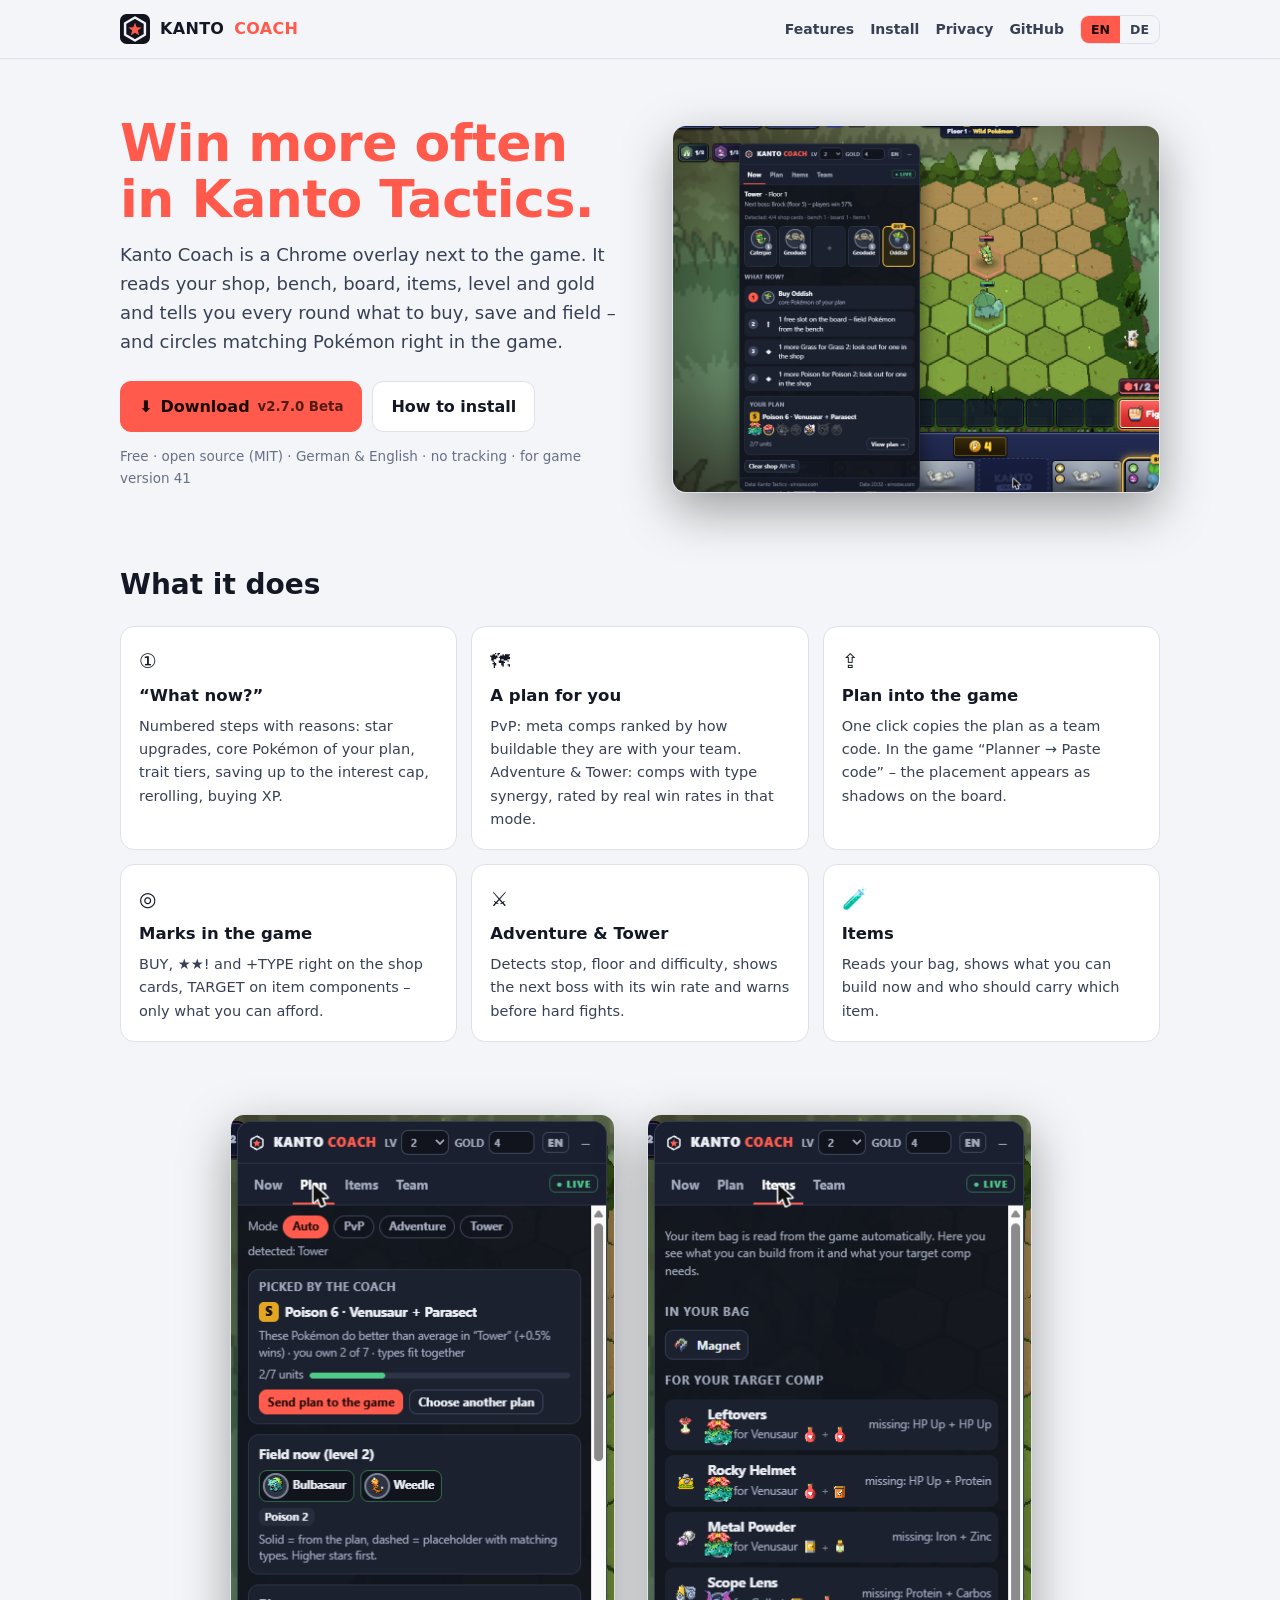
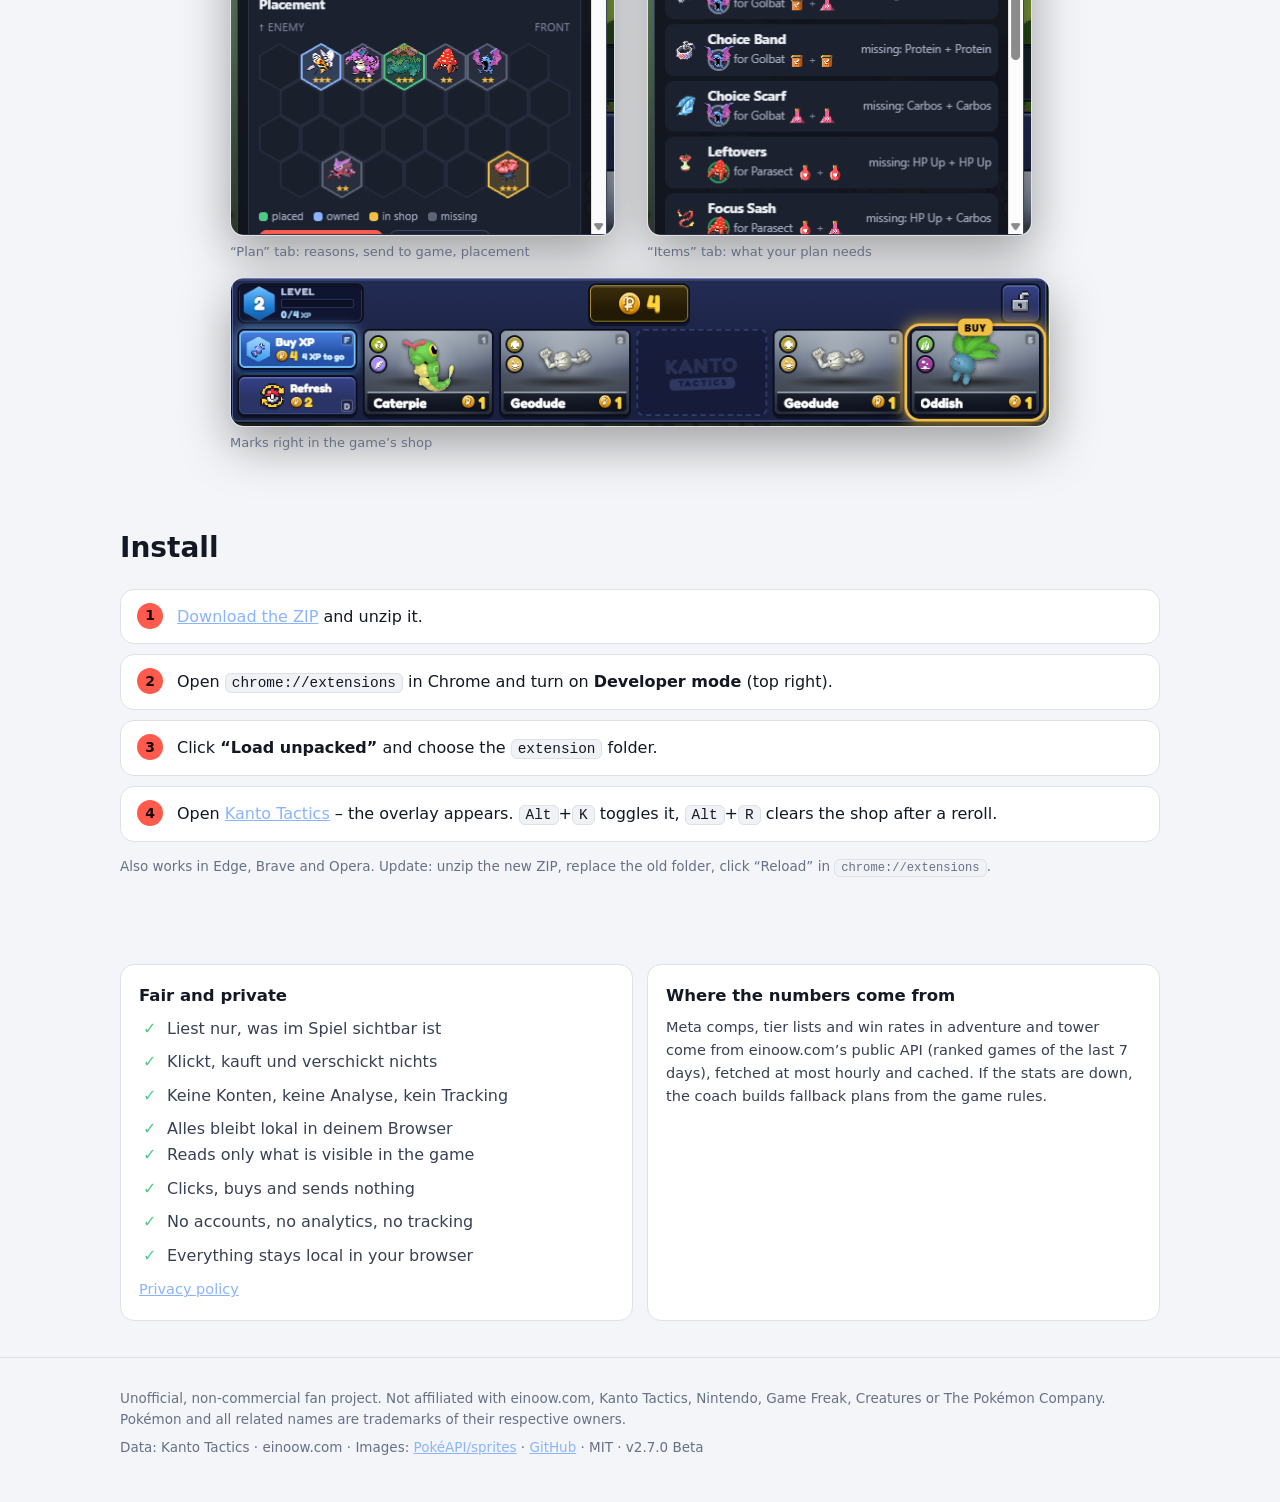
==== docs/index.html @ 74ca5ac2 "v2.7.0 Beta: new Tower Pokémon, calculated line-up and buys, opponents Co-Authored-By: Claude Opus 5" ====
<!doctype html>
<html lang="en">
<head>
<meta charset="utf-8">
<meta name="viewport" content="width=device-width, initial-scale=1">
<title>Kanto Coach – overlay for Kanto Tactics</title>
<meta name="description" content="Unofficial Chrome overlay for Kanto Tactics: tells you every round what to buy, save and field. English & Deutsch.">
<link rel="icon" href="icon.svg" type="image/svg+xml">
<meta property="og:title" content="Kanto Coach – overlay for Kanto Tactics">
<meta property="og:description" content="Tells you every round what to buy, save and field – and circles matching Pokémon right in the game. English & Deutsch.">
<meta property="og:image" content="https://hrvatska157-art.github.io/kanto-coach/img/overlay-now-en.png">
<style>
:root{--bg:#0f121a;--panel:#171b26;--panel2:#1e2331;--line:#2c3346;--fg:#edf0f6;--fg2:#c3c9d7;--muted:#8d95a8;--acc:#ff5a4c;--gold:#f2bf45;--green:#4fcb88;--blue:#8ab4ff;--r:14px}
@media (prefers-color-scheme:light){:root:not([data-theme=dark]){--bg:#f4f5f8;--panel:#fff;--panel2:#f0f2f6;--line:#dde1e9;--fg:#141824;--fg2:#384055;--muted:#687087}}
*{box-sizing:border-box}
html{scroll-behavior:smooth}
body{margin:0;background:var(--bg);color:var(--fg);font:16px/1.6 system-ui,-apple-system,"Segoe UI",Roboto,sans-serif}
a{color:var(--blue)}
.wrap{max-width:1080px;margin:0 auto;padding:0 20px}
header.top{position:sticky;top:0;z-index:5;background:color-mix(in srgb,var(--bg) 88%,transparent);backdrop-filter:blur(8px);border-bottom:1px solid var(--line)}
header.top .wrap{display:flex;align-items:center;gap:12px;height:58px}
.brand{display:flex;align-items:center;gap:10px;font-weight:800;letter-spacing:.02em;text-decoration:none;color:var(--fg)}
.brand img{width:30px;height:30px}
.brand b{color:var(--acc)}
nav.links{margin-left:auto;display:flex;gap:16px;align-items:center}
nav.links a{color:var(--fg2);text-decoration:none;font-size:14px;font-weight:600}
nav.links a:hover{color:var(--fg)}
.lang{display:inline-flex;border:1px solid var(--line);border-radius:9px;overflow:hidden}
.lang button{border:0;background:transparent;color:var(--fg2);font:700 12.5px system-ui;padding:6px 10px;cursor:pointer}
.lang button[aria-pressed=true]{background:var(--acc);color:#1a0806}
.hero{padding:56px 0 24px;display:grid;grid-template-columns:1.05fr 1fr;gap:40px;align-items:center}
.hero h1{font-size:clamp(32px,5vw,52px);line-height:1.08;margin:0 0 14px;letter-spacing:-.01em}
.hero h1 span{color:var(--acc)}
.hero p.lead{font-size:18px;color:var(--fg2);margin:0 0 24px}
.cta{display:flex;flex-wrap:wrap;gap:10px}
.btn{display:inline-flex;align-items:center;gap:8px;padding:12px 18px;border-radius:11px;font-weight:700;text-decoration:none;border:1px solid var(--line);color:var(--fg);background:var(--panel)}
.btn.pri{background:var(--acc);border-color:var(--acc);color:#1a0806}
.btn small{font-weight:600;opacity:.75}
.meta{margin-top:14px;color:var(--muted);font-size:13.5px}
.shot{border-radius:var(--r);border:1px solid var(--line);box-shadow:0 18px 50px rgba(0,0,0,.35);max-width:100%;height:auto;display:block}
section{padding:36px 0}
h2{font-size:28px;margin:0 0 18px}
.grid{display:grid;grid-template-columns:repeat(3,1fr);gap:14px}
.card{background:var(--panel);border:1px solid var(--line);border-radius:var(--r);padding:18px}
.card h3{margin:0 0 6px;font-size:16.5px}
.card p{margin:0;color:var(--fg2);font-size:14.5px}
.card .ic{font-size:20px;margin-bottom:6px}
.shots{display:grid;grid-template-columns:1fr 1fr;gap:14px;align-items:start;max-width:820px;margin:0 auto}.shots .wide{grid-column:1/-1}
.shots figure{margin:0}
.shots figcaption{color:var(--muted);font-size:13px;margin-top:6px}
ol.steps{counter-reset:s;list-style:none;padding:0;margin:0;display:grid;gap:10px}
ol.steps li{counter-increment:s;background:var(--panel);border:1px solid var(--line);border-radius:var(--r);padding:14px 16px 14px 56px;position:relative}
ol.steps li::before{content:counter(s);position:absolute;left:16px;top:13px;width:26px;height:26px;border-radius:50%;background:var(--acc);color:#1a0806;font-weight:800;display:grid;place-items:center;font-size:14px}
code,kbd{background:var(--panel2);border:1px solid var(--line);border-radius:6px;padding:1px 6px;font-size:.9em}
.two{display:grid;grid-template-columns:1fr 1fr;gap:14px}
ul.check{list-style:none;padding:0;margin:0;display:grid;gap:8px}
ul.check li{padding-left:28px;position:relative;color:var(--fg2)}
ul.check li::before{content:"✓";position:absolute;left:4px;color:var(--green);font-weight:800}
footer{border-top:1px solid var(--line);padding:24px 0 40px;color:var(--muted);font-size:13.5px}
footer p{margin:6px 0}
[data-de]{display:none}
html[lang=de] [data-en]{display:none}
html[lang=de] [data-de]{display:revert}
html[lang=de] img.shot[data-de]{display:block}
@media (max-width:860px){.hero{grid-template-columns:1fr;padding-top:32px}.grid{grid-template-columns:1fr 1fr}.shots,.two{grid-template-columns:1fr}nav.links a.hide-s{display:none}}
@media (max-width:540px){.grid{grid-template-columns:1fr}}
</style>
</head>
<body>
<header class="top"><div class="wrap">
  <a class="brand" href="#"><img src="icon.svg" alt="">KANTO <b>COACH</b></a>
  <nav class="links">
    <a class="hide-s" href="#features"><span data-de>Funktionen</span><span data-en>Features</span></a>
    <a class="hide-s" href="#install"><span data-de>Installieren</span><span data-en>Install</span></a>
    <a class="hide-s" href="#privacy"><span data-de>Datenschutz</span><span data-en>Privacy</span></a>
    <a href="https://github.com/hrvatska157-art/kanto-coach">GitHub</a>
    <span class="lang" role="group" aria-label="Language / Sprache"><button type="button" data-l="en">EN</button><button type="button" data-l="de">DE</button></span>
  </nav>
</div></header>

<main class="wrap">
  <div class="hero">
    <div>
      <h1><span data-de>Gewinne öfter in <span>Kanto Tactics</span>.</span><span data-en>Win more often in <span>Kanto Tactics</span>.</span></h1>
      <p class="lead" data-de>Kanto Coach ist ein Chrome-Overlay neben dem Spiel. Es liest Shop, Bank, Brett, Items, Level und Gold und sagt dir in jeder Runde, was du kaufen, sparen und aufstellen solltest – und kreist passende Pokémon direkt im Spiel ein.</p>
      <p class="lead" data-en>Kanto Coach is a Chrome overlay next to the game. It reads your shop, bench, board, items, level and gold and tells you every round what to buy, save and field – and circles matching Pokémon right in the game.</p>
      <div class="cta">
        <a class="btn pri" href="https://github.com/hrvatska157-art/kanto-coach/releases/latest/download/kanto-coach-extension.zip">⬇ <span data-de>Herunterladen</span><span data-en>Download</span> <small>v2.7.0 Beta</small></a>
        <a class="btn" href="#install"><span data-de>So installierst du es</span><span data-en>How to install</span></a>
      </div>
      <p class="meta" data-de>Kostenlos · Open Source (MIT) · Deutsch & Englisch · kein Tracking · für Spielversion 41</p>
      <p class="meta" data-en>Free · open source (MIT) · German & English · no tracking · for game version 41</p>
    </div>
    <img class="shot" data-en src="img/overlay-now-en.png" width="1000" height="754" alt="Kanto Coach overlay"><img class="shot" data-de src="img/overlay-now-de.png" width="958" height="744" alt="Kanto Coach overlay" loading="lazy">
  </div>

  <section id="features">
    <h2><span data-de>Was es kann</span><span data-en>What it does</span></h2>
    <div class="grid">
      <div class="card"><div class="ic">①</div><h3><span data-de>„Was jetzt?“</span><span data-en>“What now?”</span></h3><p data-de>Nummerierte Schritte mit Begründung: Stern-Käufe, Kern-Pokémon deines Plans, Typ-Stufen, Gold sparen bis zur Zinsgrenze, würfeln, EP kaufen.</p><p data-en>Numbered steps with reasons: star upgrades, core Pokémon of your plan, trait tiers, saving up to the interest cap, rerolling, buying XP.</p></div>
      <div class="card"><div class="ic">🗺</div><h3><span data-de>Ein Plan für dich</span><span data-en>A plan for you</span></h3><p data-de>PvP: Meta-Comps nach Baubarkeit mit deinem Team. Abenteuer &amp; Turm: Comps mit Typ-Synergie, bewertet nach echten Siegquoten im Modus.</p><p data-en>PvP: meta comps ranked by how buildable they are with your team. Adventure &amp; Tower: comps with type synergy, rated by real win rates in that mode.</p></div>
      <div class="card"><div class="ic">⇪</div><h3><span data-de>Plan ins Spiel</span><span data-en>Plan into the game</span></h3><p data-de>Ein Klick kopiert den Plan als Team-Code. Im Spiel „Planer → Code einfügen“ – die Aufstellung erscheint als Schatten auf dem Brett.</p><p data-en>One click copies the plan as a team code. In the game “Planner → Paste code” – the placement appears as shadows on the board.</p></div>
      <div class="card"><div class="ic">◎</div><h3><span data-de>Markierungen im Spiel</span><span data-en>Marks in the game</span></h3><p data-de>KAUFEN, ★★! und +TYP direkt an den Shop-Karten, ZIEL an den Item-Komponenten – nur was du dir leisten kannst.</p><p data-en>BUY, ★★! and +TYPE right on the shop cards, TARGET on item components – only what you can afford.</p></div>
      <div class="card"><div class="ic">⚔</div><h3><span data-de>Abenteuer &amp; Turm</span><span data-en>Adventure &amp; Tower</span></h3><p data-de>Erkennt Station, Etage und Schwierigkeit, zeigt den nächsten Boss mit Siegquote und warnt vor schweren Kämpfen.</p><p data-en>Detects stop, floor and difficulty, shows the next boss with its win rate and warns before hard fights.</p></div>
      <div class="card"><div class="ic">🧪</div><h3><span data-de>Items</span><span data-en>Items</span></h3><p data-de>Liest deinen Beutel, zeigt, was du jetzt bauen kannst, und wer welches Item tragen soll.</p><p data-en>Reads your bag, shows what you can build now and who should carry which item.</p></div>
    </div>
  </section>

  <section>
    <div class="shots">
      <figure><img class="shot" data-en src="img/overlay-plan-en.png" width="385" height="724" alt="" loading="lazy"><img class="shot" data-de src="img/overlay-plan-de.png" width="385" height="710" alt="" loading="lazy"><figcaption><span data-de>Reiter „Plan“: Begründung, Plan ins Spiel, Aufstellung</span><span data-en>“Plan” tab: reasons, send to game, placement</span></figcaption></figure>
      <figure><img class="shot" data-en src="img/overlay-items-en.png" width="385" height="724" alt="" loading="lazy"><img class="shot" data-de src="img/overlay-items-de.png" width="385" height="710" alt="" loading="lazy"><figcaption><span data-de>Reiter „Items“: was dein Plan braucht</span><span data-en>“Items” tab: what your plan needs</span></figcaption></figure>
      <figure class="wide"><img class="shot" data-en src="img/shop-marks-en.png" width="900" height="163" alt="" loading="lazy"><img class="shot" data-de src="img/shop-marks-de.png" width="900" height="170" alt="" loading="lazy"><figcaption><span data-de>Markierungen direkt im Spiel-Shop</span><span data-en>Marks right in the game’s shop</span></figcaption></figure>
    </div>
  </section>

  <section id="install">
    <h2><span data-de>Installieren</span><span data-en>Install</span></h2>
    <ol class="steps">
      <li data-de><a href="https://github.com/hrvatska157-art/kanto-coach/releases/latest/download/kanto-coach-extension.zip">ZIP herunterladen</a> und entpacken.</li>
      <li data-en><a href="https://github.com/hrvatska157-art/kanto-coach/releases/latest/download/kanto-coach-extension.zip">Download the ZIP</a> and unzip it.</li>
      <li data-de>In Chrome <code>chrome://extensions</code> öffnen und oben rechts den <b>Entwicklermodus</b> einschalten.</li>
      <li data-en>Open <code>chrome://extensions</code> in Chrome and turn on <b>Developer mode</b> (top right).</li>
      <li data-de><b>„Entpackte Erweiterung laden“</b> klicken und den Ordner <code>extension</code> auswählen.</li>
      <li data-en>Click <b>“Load unpacked”</b> and choose the <code>extension</code> folder.</li>
      <li data-de><a href="https://einoow.com/kanto-tactics">Kanto Tactics</a> öffnen – das Overlay erscheint. <kbd>Alt</kbd>+<kbd>K</kbd> blendet es ein und aus, <kbd>Alt</kbd>+<kbd>R</kbd> leert den Shop nach dem Würfeln.</li>
      <li data-en>Open <a href="https://einoow.com/kanto-tactics">Kanto Tactics</a> – the overlay appears. <kbd>Alt</kbd>+<kbd>K</kbd> toggles it, <kbd>Alt</kbd>+<kbd>R</kbd> clears the shop after a reroll.</li>
    </ol>
    <p class="meta" data-de>Auch für Edge, Brave und Opera. Update: neue ZIP entpacken, alten Ordner ersetzen, in <code>chrome://extensions</code> auf „Neu laden“ klicken.</p>
    <p class="meta" data-en>Also works in Edge, Brave and Opera. Update: unzip the new ZIP, replace the old folder, click “Reload” in <code>chrome://extensions</code>.</p>
  </section>

  <section id="privacy">
    <div class="two">
      <div class="card">
        <h3><span data-de>Fair und privat</span><span data-en>Fair and private</span></h3>
        <ul class="check" data-de><li>Liest nur, was im Spiel sichtbar ist</li><li>Klickt, kauft und verschickt nichts</li><li>Keine Konten, keine Analyse, kein Tracking</li><li>Alles bleibt lokal in deinem Browser</li></ul>
        <ul class="check" data-en><li>Reads only what is visible in the game</li><li>Clicks, buys and sends nothing</li><li>No accounts, no analytics, no tracking</li><li>Everything stays local in your browser</li></ul>
        <p style="margin-top:10px"><a href="https://github.com/hrvatska157-art/kanto-coach/blob/main/PRIVACY.md"><span data-de>Datenschutzerklärung</span><span data-en>Privacy policy</span></a></p>
      </div>
      <div class="card">
        <h3><span data-de>Woher die Zahlen kommen</span><span data-en>Where the numbers come from</span></h3>
        <p data-de>Meta-Comps, Tierlisten und Siegquoten im Abenteuer und Turm stammen aus der öffentlichen API von einoow.com (Ranked-Spiele der letzten 7 Tage), höchstens stündlich abgefragt und zwischengespeichert. Fällt die Statistik aus, baut der Coach Ersatz-Pläne aus den Spielregeln.</p>
        <p data-en>Meta comps, tier lists and win rates in adventure and tower come from einoow.com’s public API (ranked games of the last 7 days), fetched at most hourly and cached. If the stats are down, the coach builds fallback plans from the game rules.</p>
      </div>
    </div>
  </section>
</main>

<footer><div class="wrap">
  <p data-de>Inoffizielles, nicht kommerzielles Fan-Projekt. Nicht verbunden mit einoow.com, Kanto Tactics, Nintendo, Game Freak, Creatures oder The Pokémon Company. Pokémon und alle zugehörigen Namen sind Marken ihrer jeweiligen Inhaber.</p>
  <p data-en>Unofficial, non-commercial fan project. Not affiliated with einoow.com, Kanto Tactics, Nintendo, Game Freak, Creatures or The Pokémon Company. Pokémon and all related names are trademarks of their respective owners.</p>
  <p><span data-de>Daten</span><span data-en>Data</span>: Kanto Tactics · einoow.com · <span data-de>Bilder</span><span data-en>Images</span>: <a href="https://github.com/PokeAPI/sprites">PokéAPI/sprites</a> · <a href="https://github.com/hrvatska157-art/kanto-coach">GitHub</a> · MIT · v2.7.0 Beta</p>
</div></footer>

<script>
(function () {
  var q = new URLSearchParams(location.search).get('lang'); var saved = null;
  // English is the default; German only on request (?lang=de or a click on DE).
  // Only an explicit click is remembered (new key: older versions saved the browser language automatically).
  try { saved = localStorage.getItem('kc-lang-choice'); } catch (e) {}
  var lang = q === 'en' || q === 'de' ? q : saved || 'en';
  function set(l, remember) {
    document.documentElement.lang = l;
    document.title = l === 'en' ? 'Kanto Coach – overlay for Kanto Tactics' : 'Kanto Coach – Overlay für Kanto Tactics';
    document.querySelectorAll('.lang button').forEach(function (b) { b.setAttribute('aria-pressed', b.dataset.l === l); });
    if (remember) try { localStorage.setItem('kc-lang-choice', l); } catch (e) {}
  }
  document.querySelectorAll('.lang button').forEach(function (b) { b.addEventListener('click', function () { set(b.dataset.l, true); }); });
  set(lang, false);
})();
</script>
</body>
</html>
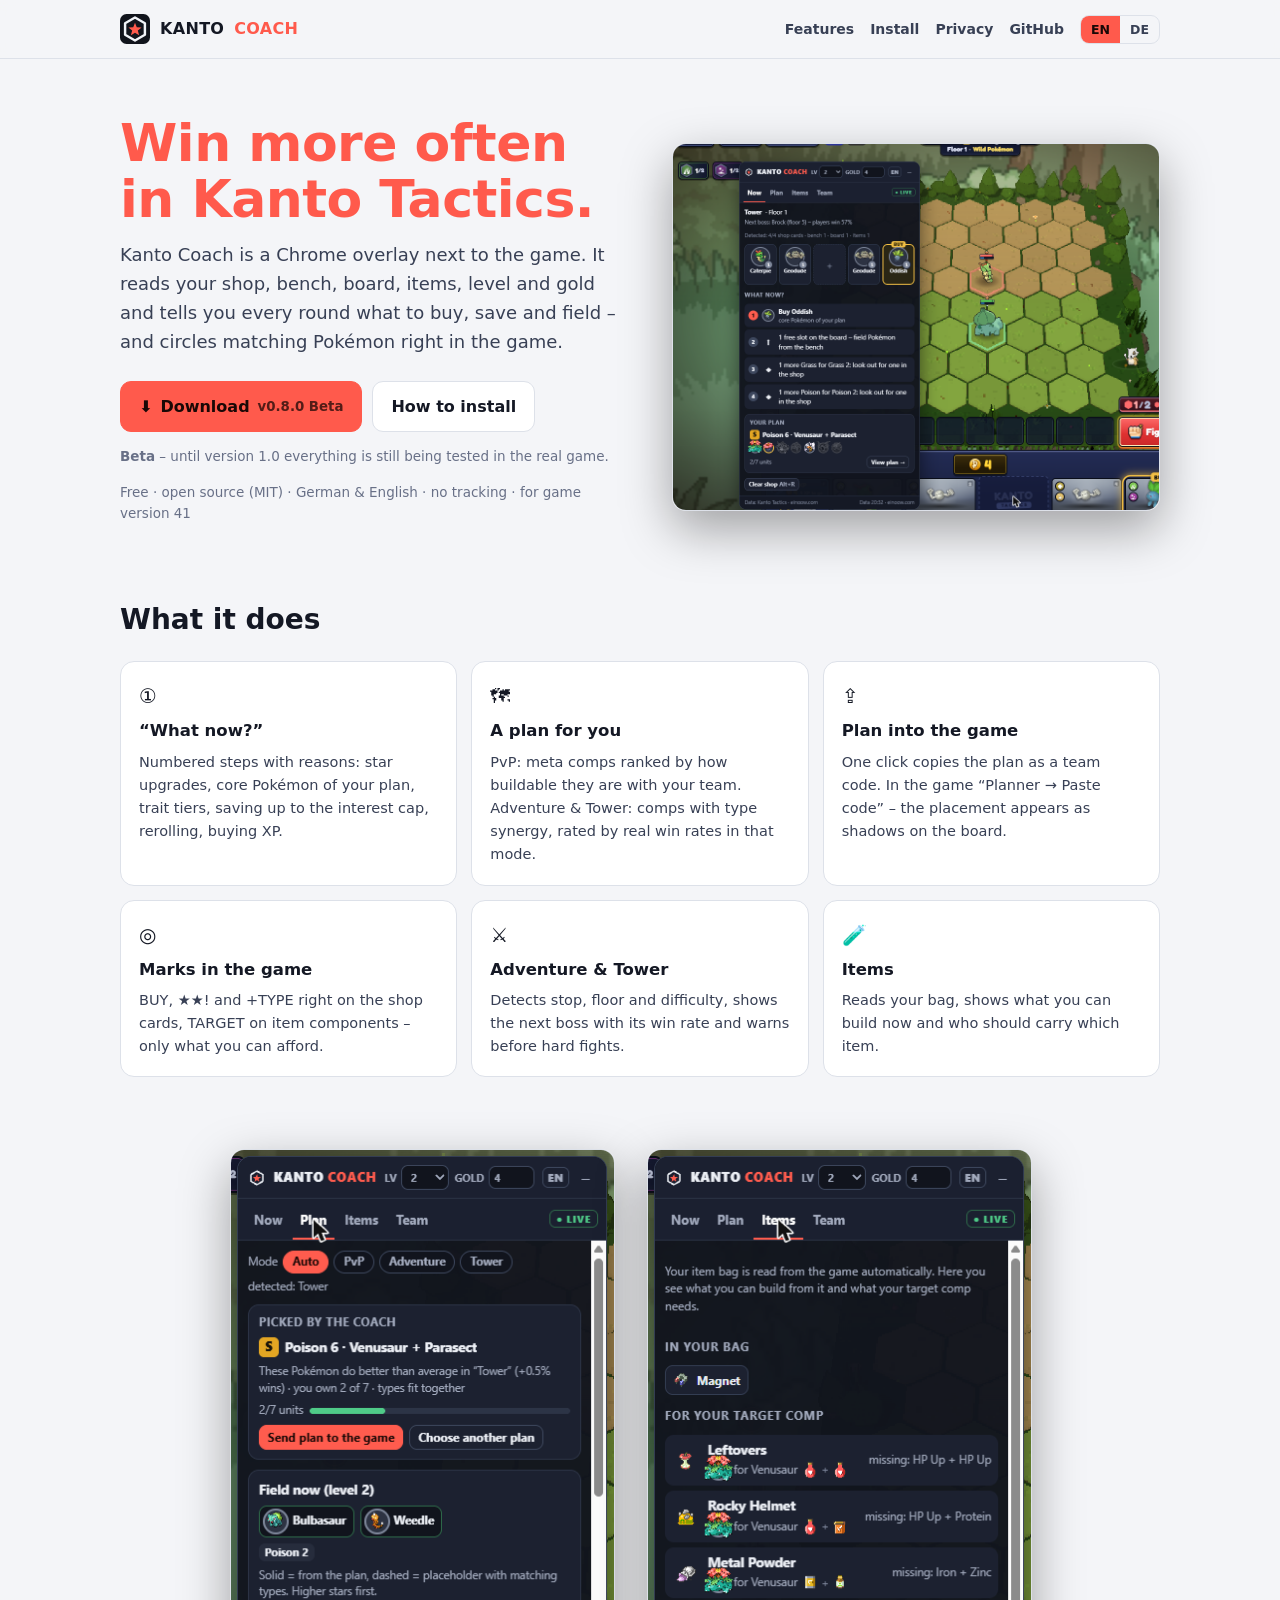
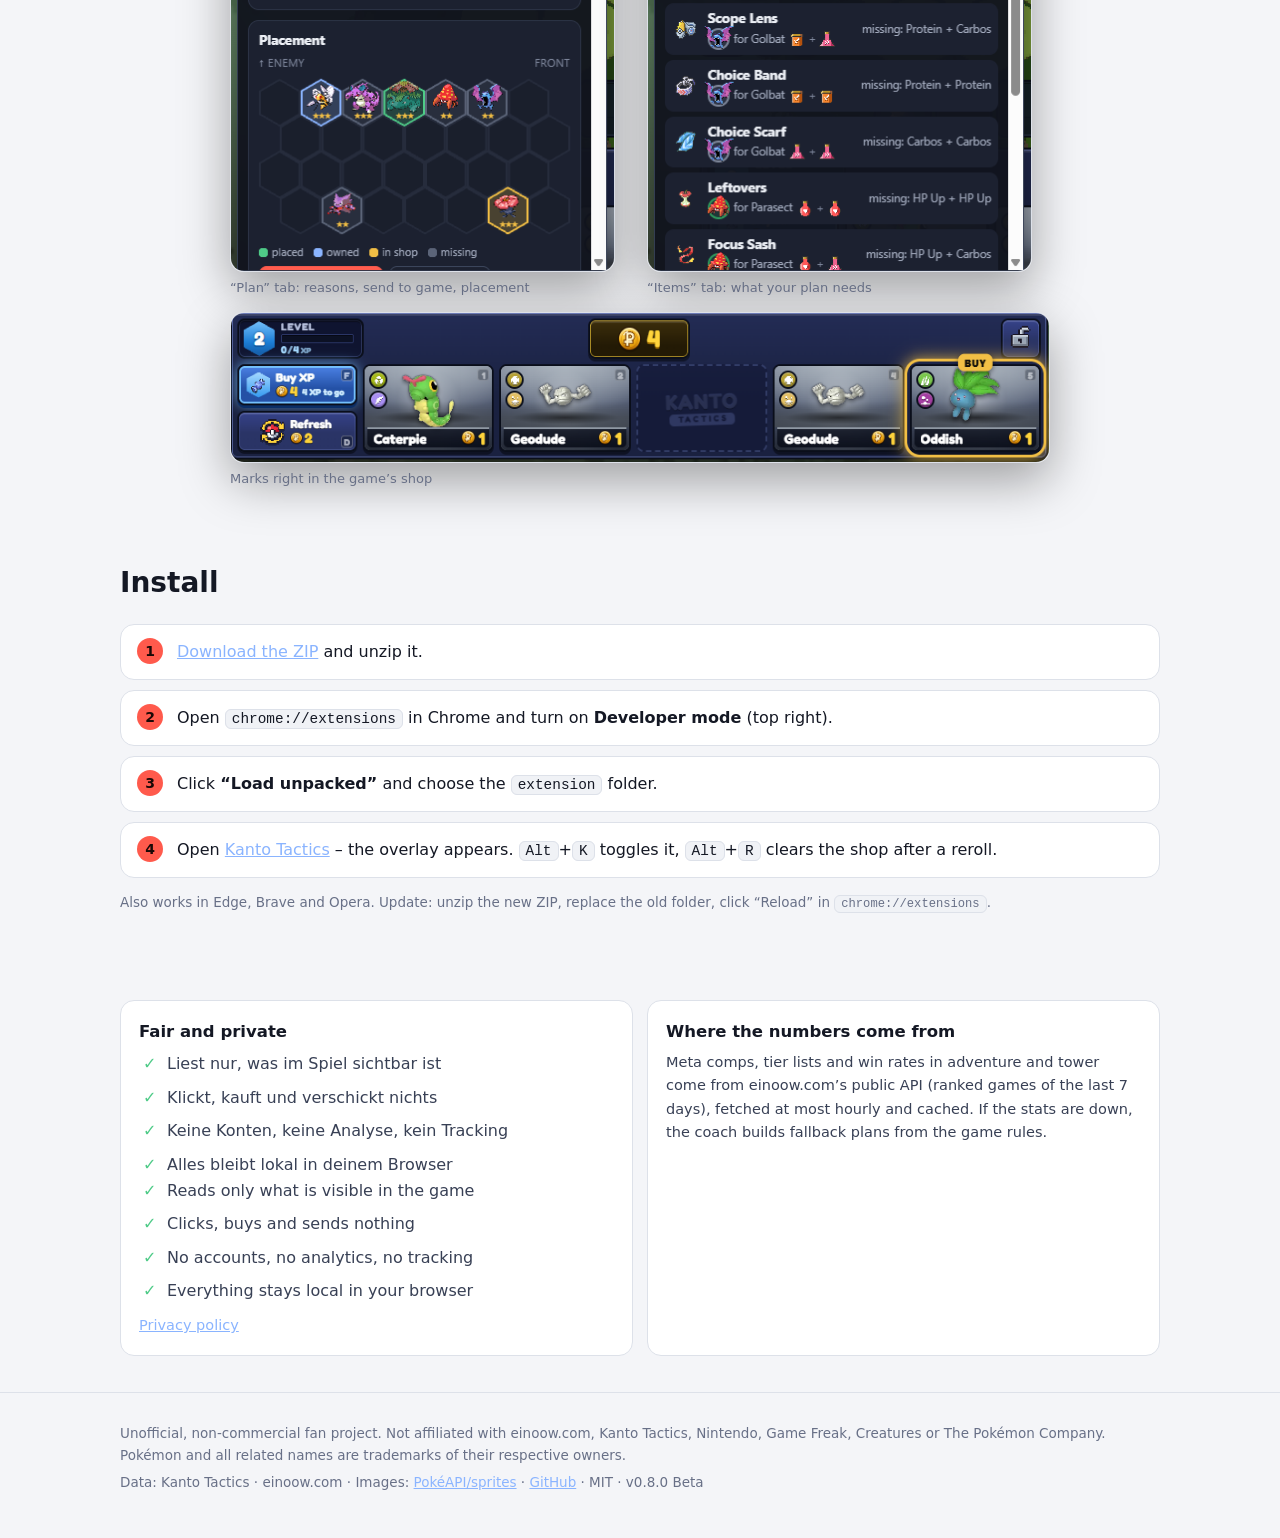
==== commit d1cb20cc: "Renumber to 0.8.0 Beta: stays in beta until 1.0 Co-Authored-By: Claude Opus 5.5 <noreply@anthropic.c" ====
--- a/docs/index.html
+++ b/docs/index.html
@@ -85,9 +85,11 @@
       <p class="lead" data-de>Kanto Coach ist ein Chrome-Overlay neben dem Spiel. Es liest Shop, Bank, Brett, Items, Level und Gold und sagt dir in jeder Runde, was du kaufen, sparen und aufstellen solltest – und kreist passende Pokémon direkt im Spiel ein.</p>
       <p class="lead" data-en>Kanto Coach is a Chrome overlay next to the game. It reads your shop, bench, board, items, level and gold and tells you every round what to buy, save and field – and circles matching Pokémon right in the game.</p>
       <div class="cta">
-        <a class="btn pri" href="https://github.com/hrvatska157-art/kanto-coach/releases/latest/download/kanto-coach-extension.zip">⬇ <span data-de>Herunterladen</span><span data-en>Download</span> <small>v2.7.0 Beta</small></a>
+        <a class="btn pri" href="https://github.com/hrvatska157-art/kanto-coach/releases/latest/download/kanto-coach-extension.zip">⬇ <span data-de>Herunterladen</span><span data-en>Download</span> <small>v0.8.0 Beta</small></a>
         <a class="btn" href="#install"><span data-de>So installierst du es</span><span data-en>How to install</span></a>
       </div>
+      <p class="meta" data-de><b>Beta</b> – bis Version 1.0 wird alles noch im echten Spiel getestet.</p>
+      <p class="meta" data-en><b>Beta</b> – until version 1.0 everything is still being tested in the real game.</p>
       <p class="meta" data-de>Kostenlos · Open Source (MIT) · Deutsch & Englisch · kein Tracking · für Spielversion 41</p>
       <p class="meta" data-en>Free · open source (MIT) · German & English · no tracking · for game version 41</p>
     </div>
@@ -150,7 +152,7 @@
 <footer><div class="wrap">
   <p data-de>Inoffizielles, nicht kommerzielles Fan-Projekt. Nicht verbunden mit einoow.com, Kanto Tactics, Nintendo, Game Freak, Creatures oder The Pokémon Company. Pokémon und alle zugehörigen Namen sind Marken ihrer jeweiligen Inhaber.</p>
   <p data-en>Unofficial, non-commercial fan project. Not affiliated with einoow.com, Kanto Tactics, Nintendo, Game Freak, Creatures or The Pokémon Company. Pokémon and all related names are trademarks of their respective owners.</p>
-  <p><span data-de>Daten</span><span data-en>Data</span>: Kanto Tactics · einoow.com · <span data-de>Bilder</span><span data-en>Images</span>: <a href="https://github.com/PokeAPI/sprites">PokéAPI/sprites</a> · <a href="https://github.com/hrvatska157-art/kanto-coach">GitHub</a> · MIT · v2.7.0 Beta</p>
+  <p><span data-de>Daten</span><span data-en>Data</span>: Kanto Tactics · einoow.com · <span data-de>Bilder</span><span data-en>Images</span>: <a href="https://github.com/PokeAPI/sprites">PokéAPI/sprites</a> · <a href="https://github.com/hrvatska157-art/kanto-coach">GitHub</a> · MIT · v0.8.0 Beta</p>
 </div></footer>
 
 <script>
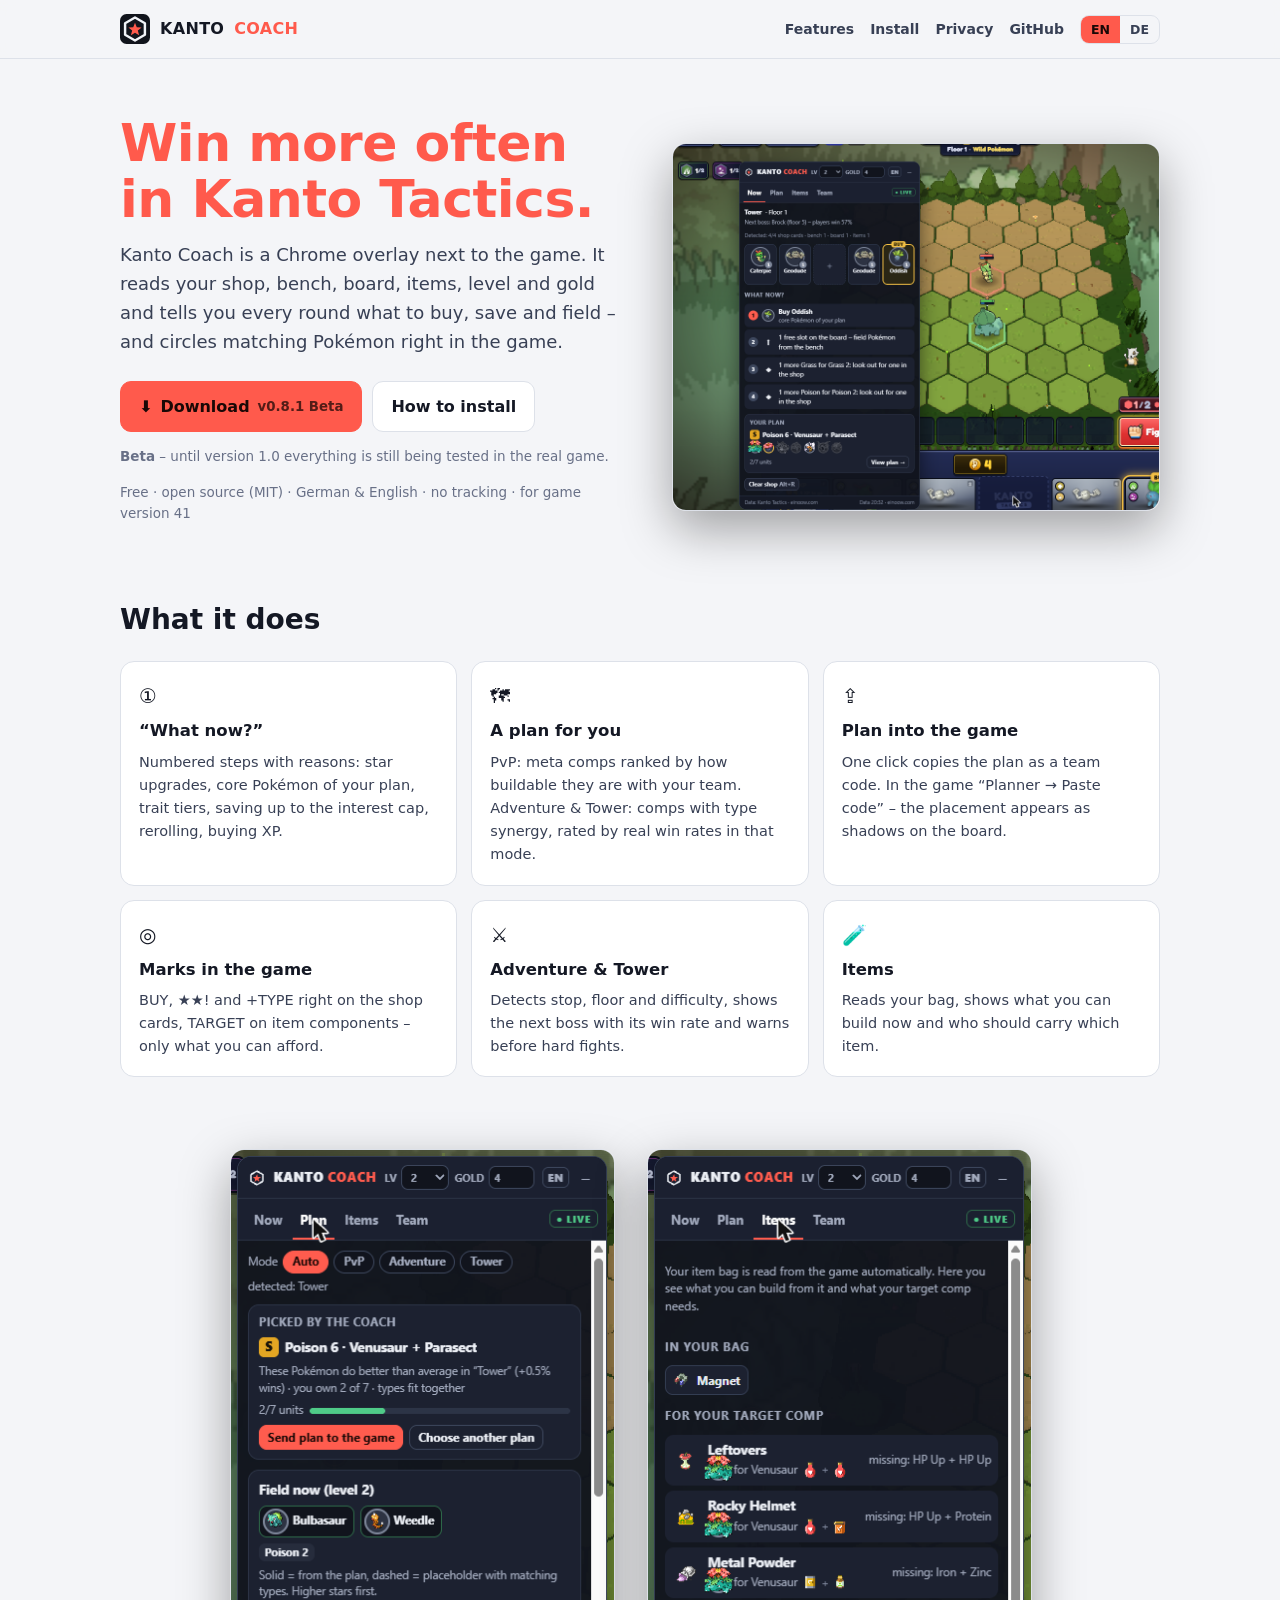
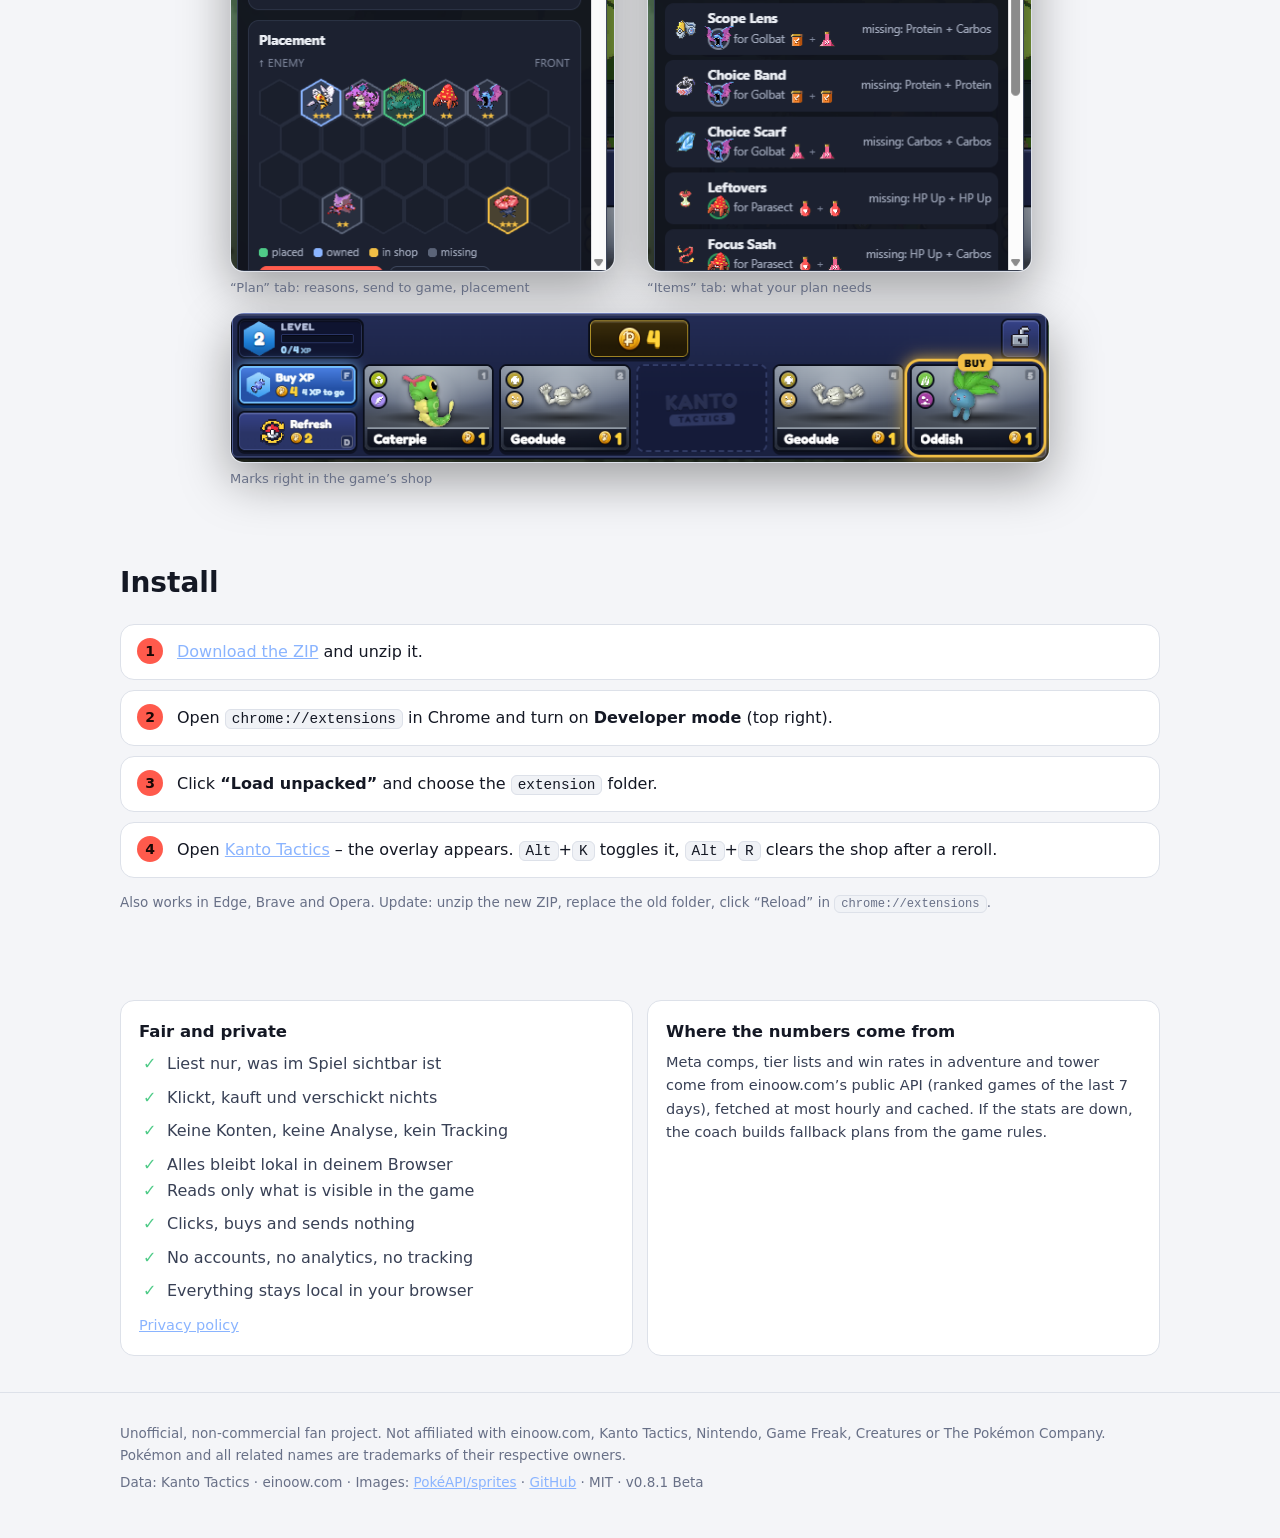
==== commit bbd02fe7: "Release 0.8.1 Beta: Tower Plates count as types, safer swap advice - Plates (rel-<x>-plate) give the" ====
--- a/docs/index.html
+++ b/docs/index.html
@@ -85,7 +85,7 @@
       <p class="lead" data-de>Kanto Coach ist ein Chrome-Overlay neben dem Spiel. Es liest Shop, Bank, Brett, Items, Level und Gold und sagt dir in jeder Runde, was du kaufen, sparen und aufstellen solltest – und kreist passende Pokémon direkt im Spiel ein.</p>
       <p class="lead" data-en>Kanto Coach is a Chrome overlay next to the game. It reads your shop, bench, board, items, level and gold and tells you every round what to buy, save and field – and circles matching Pokémon right in the game.</p>
       <div class="cta">
-        <a class="btn pri" href="https://github.com/hrvatska157-art/kanto-coach/releases/latest/download/kanto-coach-extension.zip">⬇ <span data-de>Herunterladen</span><span data-en>Download</span> <small>v0.8.0 Beta</small></a>
+        <a class="btn pri" href="https://github.com/hrvatska157-art/kanto-coach/releases/latest/download/kanto-coach-extension.zip">⬇ <span data-de>Herunterladen</span><span data-en>Download</span> <small>v0.8.1 Beta</small></a>
         <a class="btn" href="#install"><span data-de>So installierst du es</span><span data-en>How to install</span></a>
       </div>
       <p class="meta" data-de><b>Beta</b> – bis Version 1.0 wird alles noch im echten Spiel getestet.</p>
@@ -152,7 +152,7 @@
 <footer><div class="wrap">
   <p data-de>Inoffizielles, nicht kommerzielles Fan-Projekt. Nicht verbunden mit einoow.com, Kanto Tactics, Nintendo, Game Freak, Creatures oder The Pokémon Company. Pokémon und alle zugehörigen Namen sind Marken ihrer jeweiligen Inhaber.</p>
   <p data-en>Unofficial, non-commercial fan project. Not affiliated with einoow.com, Kanto Tactics, Nintendo, Game Freak, Creatures or The Pokémon Company. Pokémon and all related names are trademarks of their respective owners.</p>
-  <p><span data-de>Daten</span><span data-en>Data</span>: Kanto Tactics · einoow.com · <span data-de>Bilder</span><span data-en>Images</span>: <a href="https://github.com/PokeAPI/sprites">PokéAPI/sprites</a> · <a href="https://github.com/hrvatska157-art/kanto-coach">GitHub</a> · MIT · v0.8.0 Beta</p>
+  <p><span data-de>Daten</span><span data-en>Data</span>: Kanto Tactics · einoow.com · <span data-de>Bilder</span><span data-en>Images</span>: <a href="https://github.com/PokeAPI/sprites">PokéAPI/sprites</a> · <a href="https://github.com/hrvatska157-art/kanto-coach">GitHub</a> · MIT · v0.8.1 Beta</p>
 </div></footer>
 
 <script>
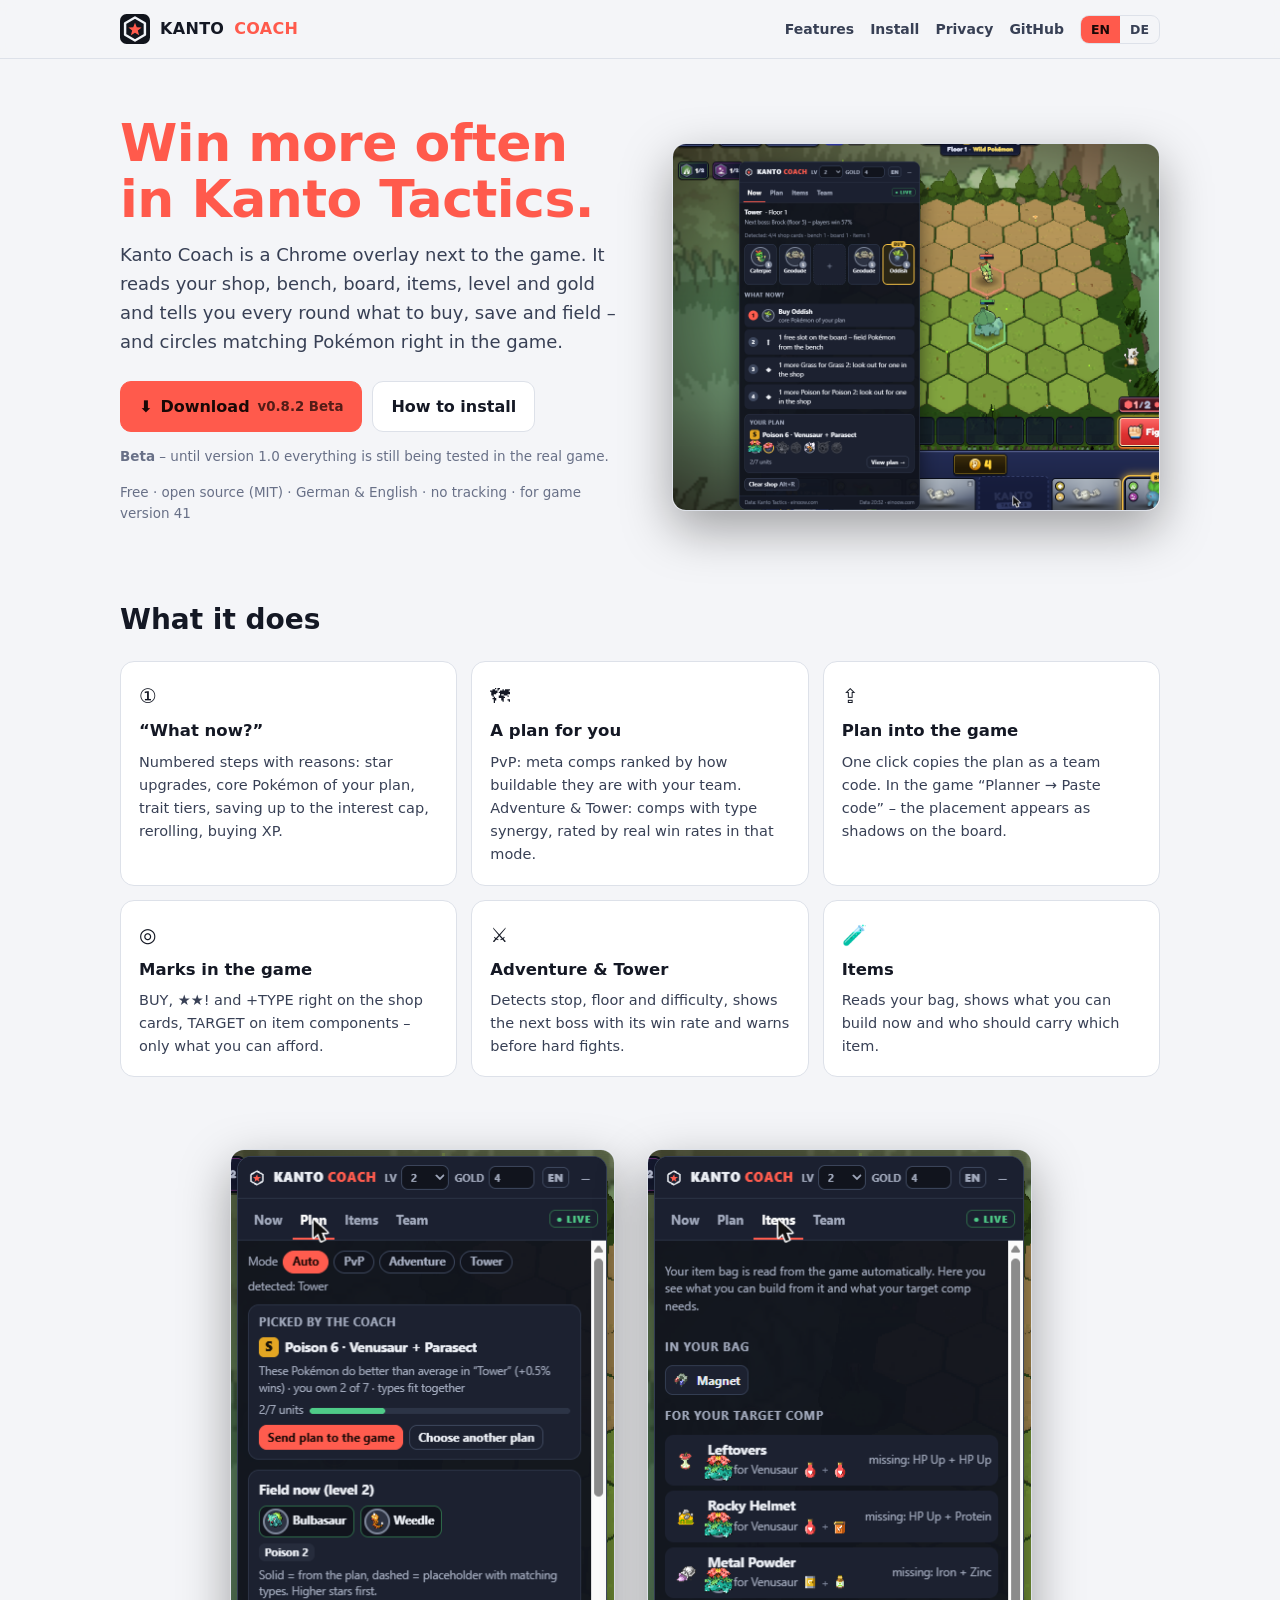
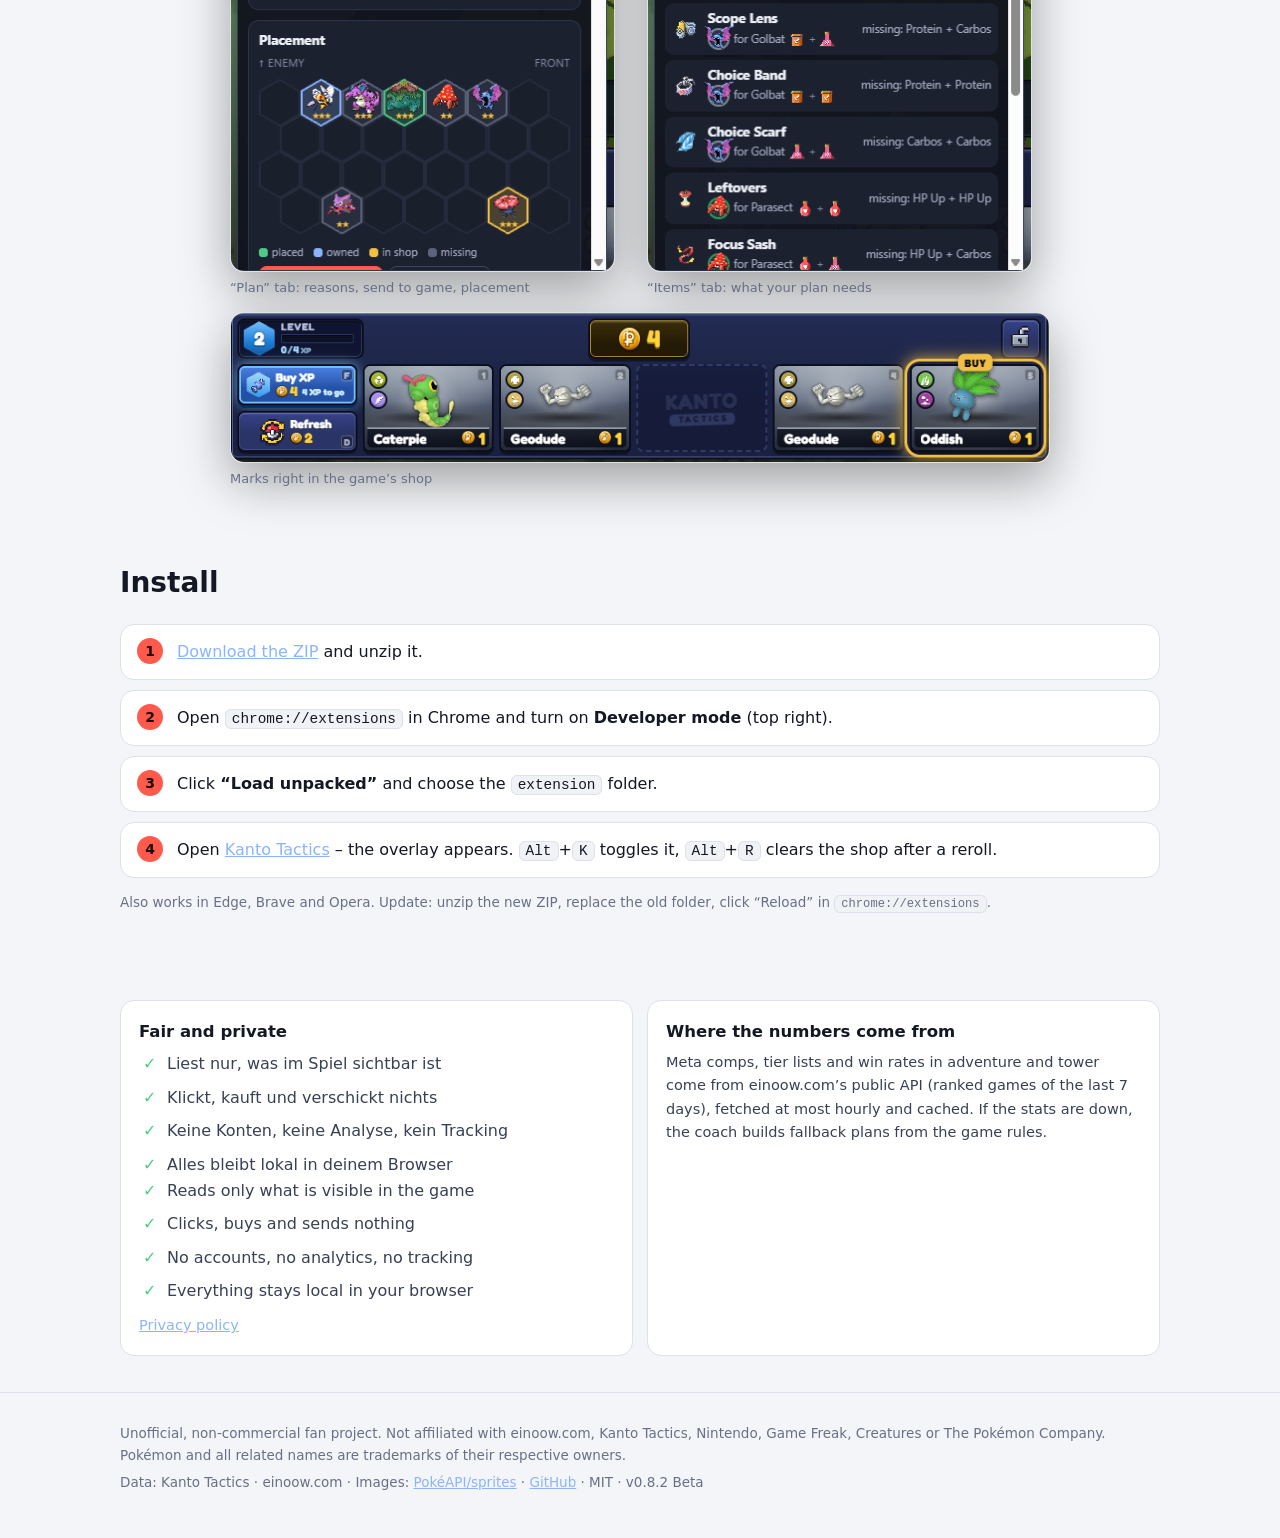
==== commit d2b17d23: "Release 0.8.2 Beta: Tower relic pick, new blessings, enemy matchups - Relic pick window (.tboon.trel" ====
--- a/docs/index.html
+++ b/docs/index.html
@@ -85,7 +85,7 @@
       <p class="lead" data-de>Kanto Coach ist ein Chrome-Overlay neben dem Spiel. Es liest Shop, Bank, Brett, Items, Level und Gold und sagt dir in jeder Runde, was du kaufen, sparen und aufstellen solltest – und kreist passende Pokémon direkt im Spiel ein.</p>
       <p class="lead" data-en>Kanto Coach is a Chrome overlay next to the game. It reads your shop, bench, board, items, level and gold and tells you every round what to buy, save and field – and circles matching Pokémon right in the game.</p>
       <div class="cta">
-        <a class="btn pri" href="https://github.com/hrvatska157-art/kanto-coach/releases/latest/download/kanto-coach-extension.zip">⬇ <span data-de>Herunterladen</span><span data-en>Download</span> <small>v0.8.1 Beta</small></a>
+        <a class="btn pri" href="https://github.com/hrvatska157-art/kanto-coach/releases/latest/download/kanto-coach-extension.zip">⬇ <span data-de>Herunterladen</span><span data-en>Download</span> <small>v0.8.2 Beta</small></a>
         <a class="btn" href="#install"><span data-de>So installierst du es</span><span data-en>How to install</span></a>
       </div>
       <p class="meta" data-de><b>Beta</b> – bis Version 1.0 wird alles noch im echten Spiel getestet.</p>
@@ -152,7 +152,7 @@
 <footer><div class="wrap">
   <p data-de>Inoffizielles, nicht kommerzielles Fan-Projekt. Nicht verbunden mit einoow.com, Kanto Tactics, Nintendo, Game Freak, Creatures oder The Pokémon Company. Pokémon und alle zugehörigen Namen sind Marken ihrer jeweiligen Inhaber.</p>
   <p data-en>Unofficial, non-commercial fan project. Not affiliated with einoow.com, Kanto Tactics, Nintendo, Game Freak, Creatures or The Pokémon Company. Pokémon and all related names are trademarks of their respective owners.</p>
-  <p><span data-de>Daten</span><span data-en>Data</span>: Kanto Tactics · einoow.com · <span data-de>Bilder</span><span data-en>Images</span>: <a href="https://github.com/PokeAPI/sprites">PokéAPI/sprites</a> · <a href="https://github.com/hrvatska157-art/kanto-coach">GitHub</a> · MIT · v0.8.1 Beta</p>
+  <p><span data-de>Daten</span><span data-en>Data</span>: Kanto Tactics · einoow.com · <span data-de>Bilder</span><span data-en>Images</span>: <a href="https://github.com/PokeAPI/sprites">PokéAPI/sprites</a> · <a href="https://github.com/hrvatska157-art/kanto-coach">GitHub</a> · MIT · v0.8.2 Beta</p>
 </div></footer>
 
 <script>
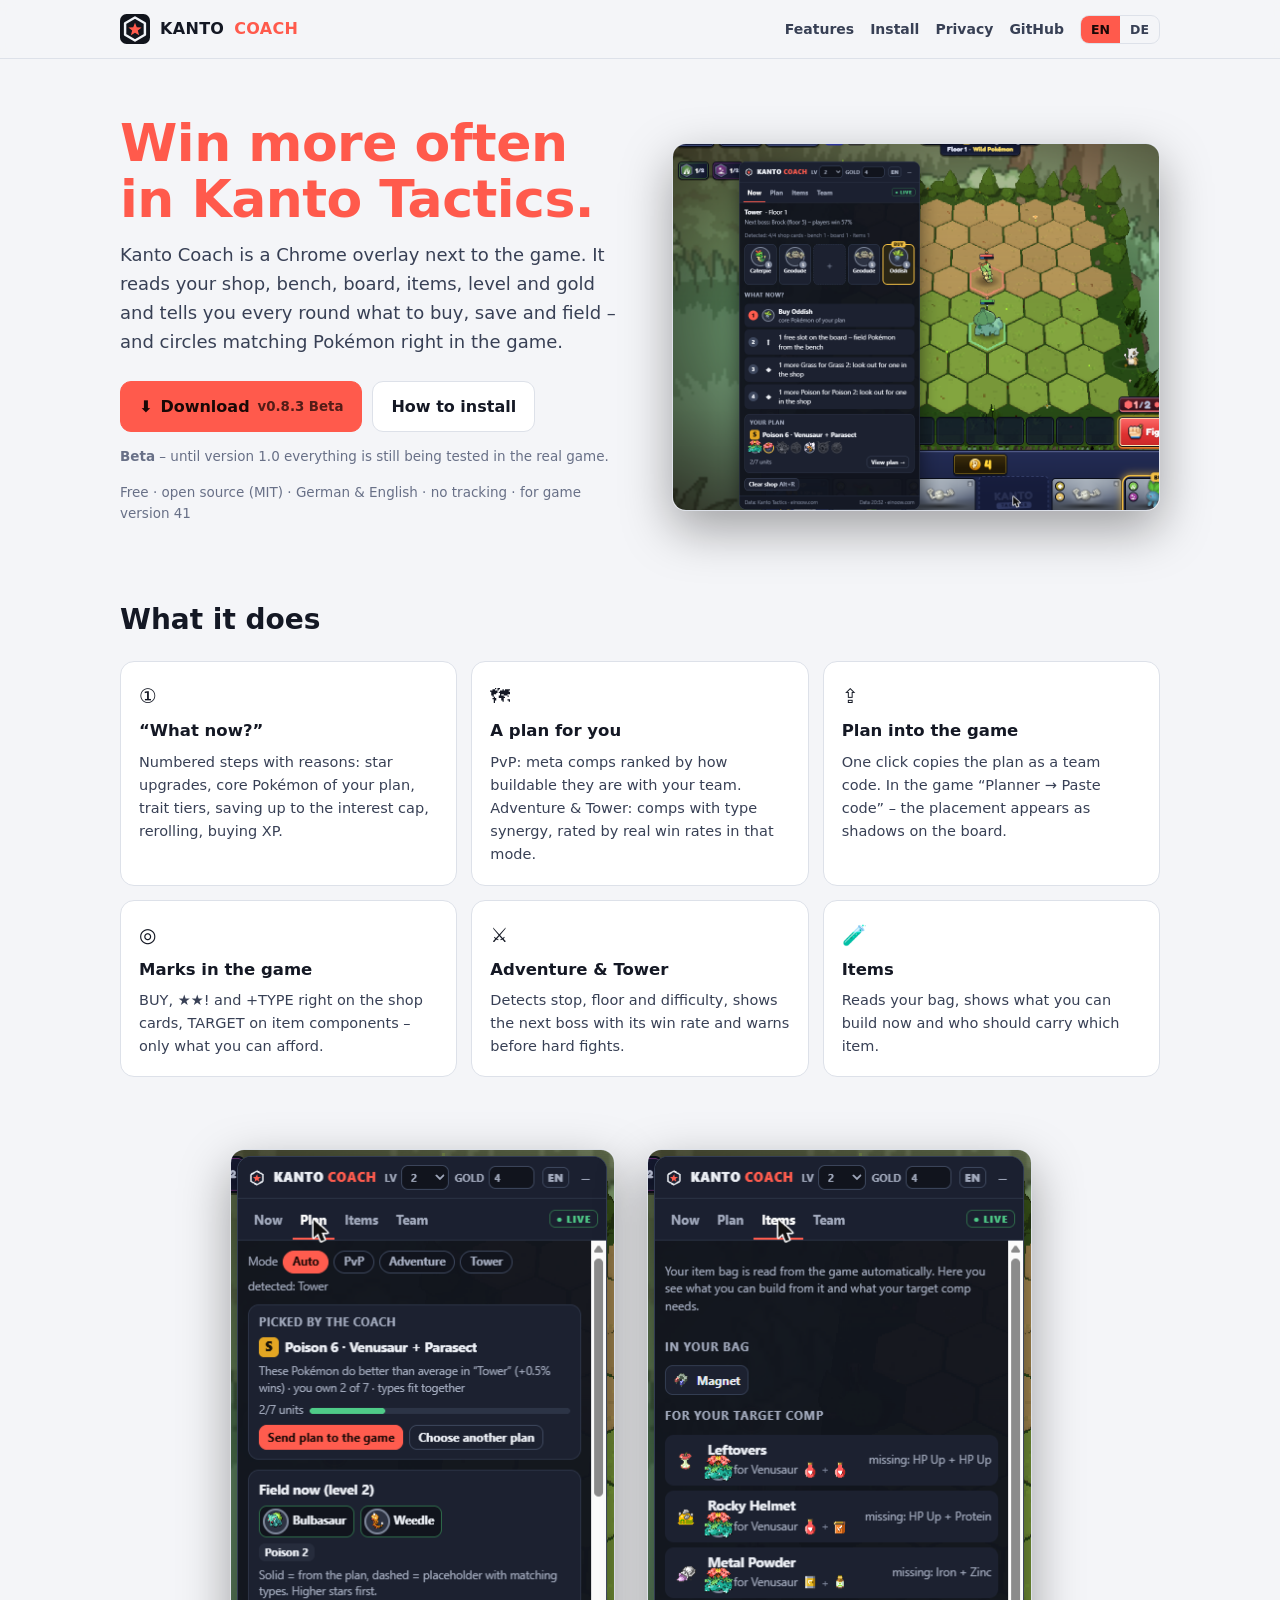
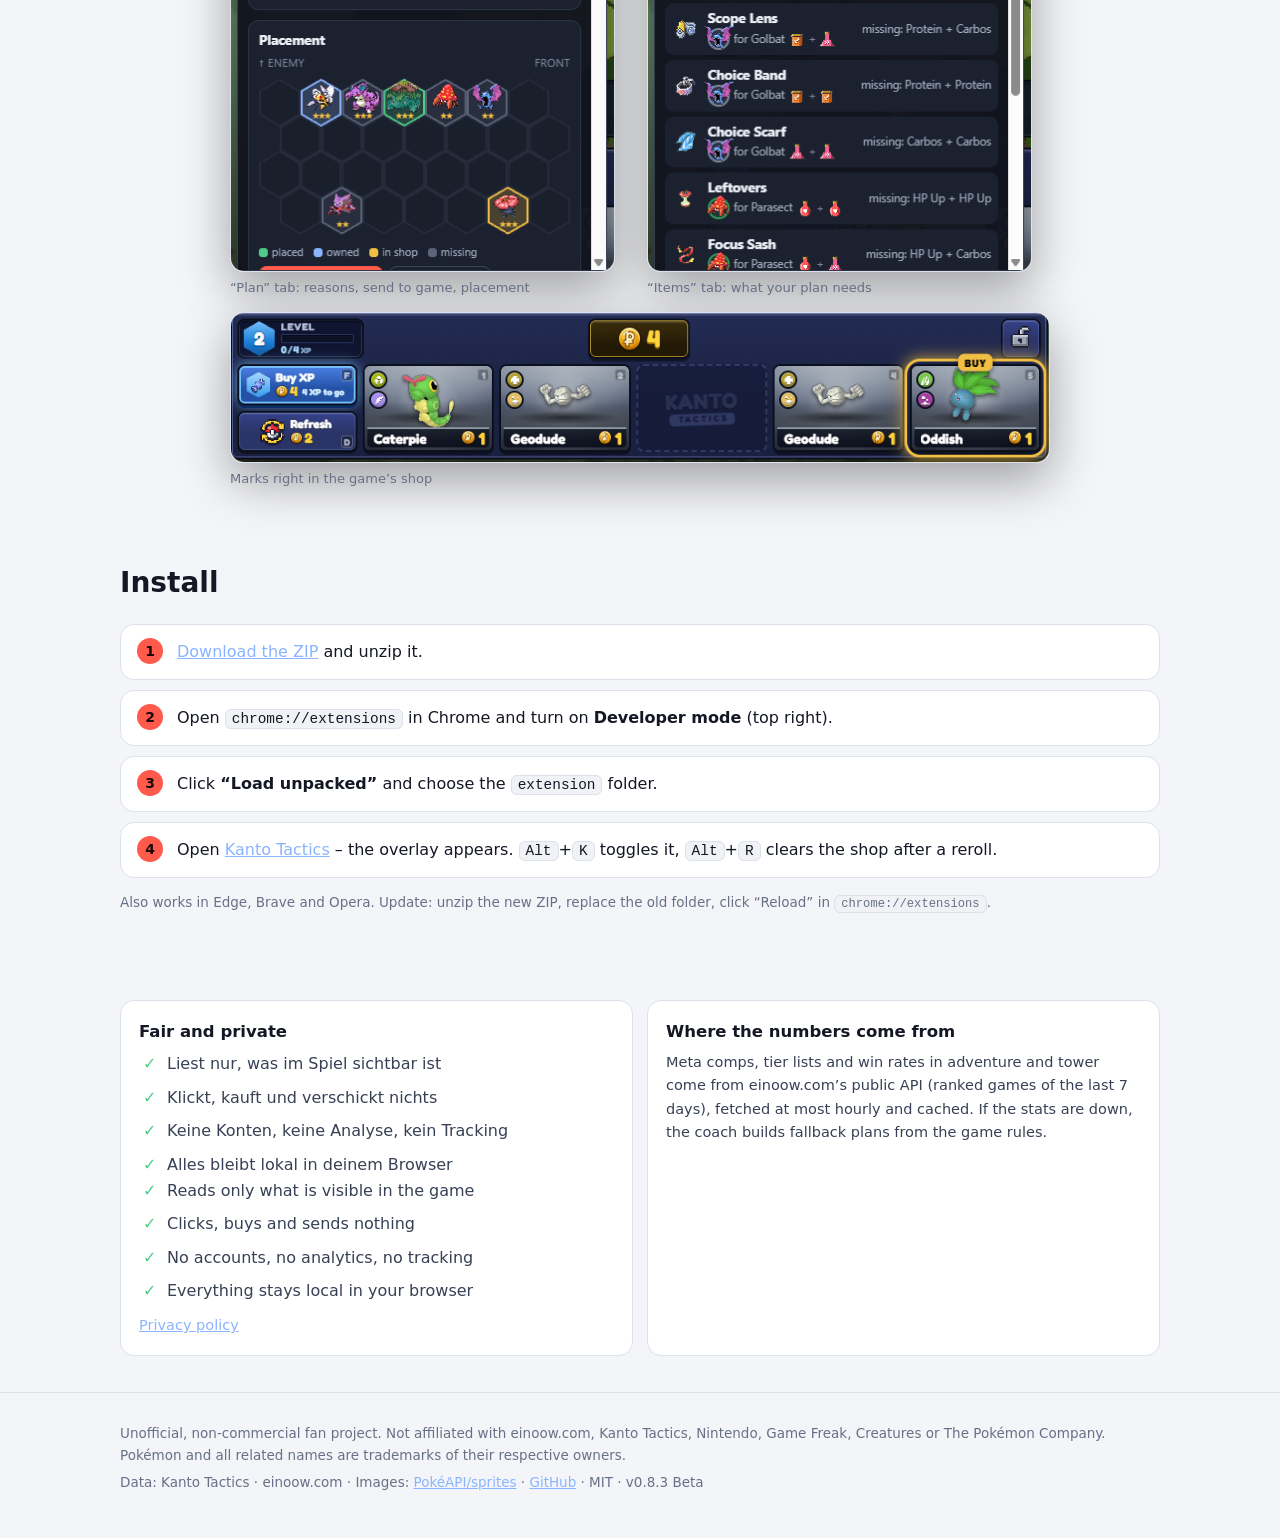
==== commit 0d44fd58: "Release 0.8.3 Beta: local match log - Records each round locally (state before the fight, advice, re" ====
--- a/docs/index.html
+++ b/docs/index.html
@@ -85,7 +85,7 @@
       <p class="lead" data-de>Kanto Coach ist ein Chrome-Overlay neben dem Spiel. Es liest Shop, Bank, Brett, Items, Level und Gold und sagt dir in jeder Runde, was du kaufen, sparen und aufstellen solltest – und kreist passende Pokémon direkt im Spiel ein.</p>
       <p class="lead" data-en>Kanto Coach is a Chrome overlay next to the game. It reads your shop, bench, board, items, level and gold and tells you every round what to buy, save and field – and circles matching Pokémon right in the game.</p>
       <div class="cta">
-        <a class="btn pri" href="https://github.com/hrvatska157-art/kanto-coach/releases/latest/download/kanto-coach-extension.zip">⬇ <span data-de>Herunterladen</span><span data-en>Download</span> <small>v0.8.2 Beta</small></a>
+        <a class="btn pri" href="https://github.com/hrvatska157-art/kanto-coach/releases/latest/download/kanto-coach-extension.zip">⬇ <span data-de>Herunterladen</span><span data-en>Download</span> <small>v0.8.3 Beta</small></a>
         <a class="btn" href="#install"><span data-de>So installierst du es</span><span data-en>How to install</span></a>
       </div>
       <p class="meta" data-de><b>Beta</b> – bis Version 1.0 wird alles noch im echten Spiel getestet.</p>
@@ -152,7 +152,7 @@
 <footer><div class="wrap">
   <p data-de>Inoffizielles, nicht kommerzielles Fan-Projekt. Nicht verbunden mit einoow.com, Kanto Tactics, Nintendo, Game Freak, Creatures oder The Pokémon Company. Pokémon und alle zugehörigen Namen sind Marken ihrer jeweiligen Inhaber.</p>
   <p data-en>Unofficial, non-commercial fan project. Not affiliated with einoow.com, Kanto Tactics, Nintendo, Game Freak, Creatures or The Pokémon Company. Pokémon and all related names are trademarks of their respective owners.</p>
-  <p><span data-de>Daten</span><span data-en>Data</span>: Kanto Tactics · einoow.com · <span data-de>Bilder</span><span data-en>Images</span>: <a href="https://github.com/PokeAPI/sprites">PokéAPI/sprites</a> · <a href="https://github.com/hrvatska157-art/kanto-coach">GitHub</a> · MIT · v0.8.2 Beta</p>
+  <p><span data-de>Daten</span><span data-en>Data</span>: Kanto Tactics · einoow.com · <span data-de>Bilder</span><span data-en>Images</span>: <a href="https://github.com/PokeAPI/sprites">PokéAPI/sprites</a> · <a href="https://github.com/hrvatska157-art/kanto-coach">GitHub</a> · MIT · v0.8.3 Beta</p>
 </div></footer>
 
 <script>
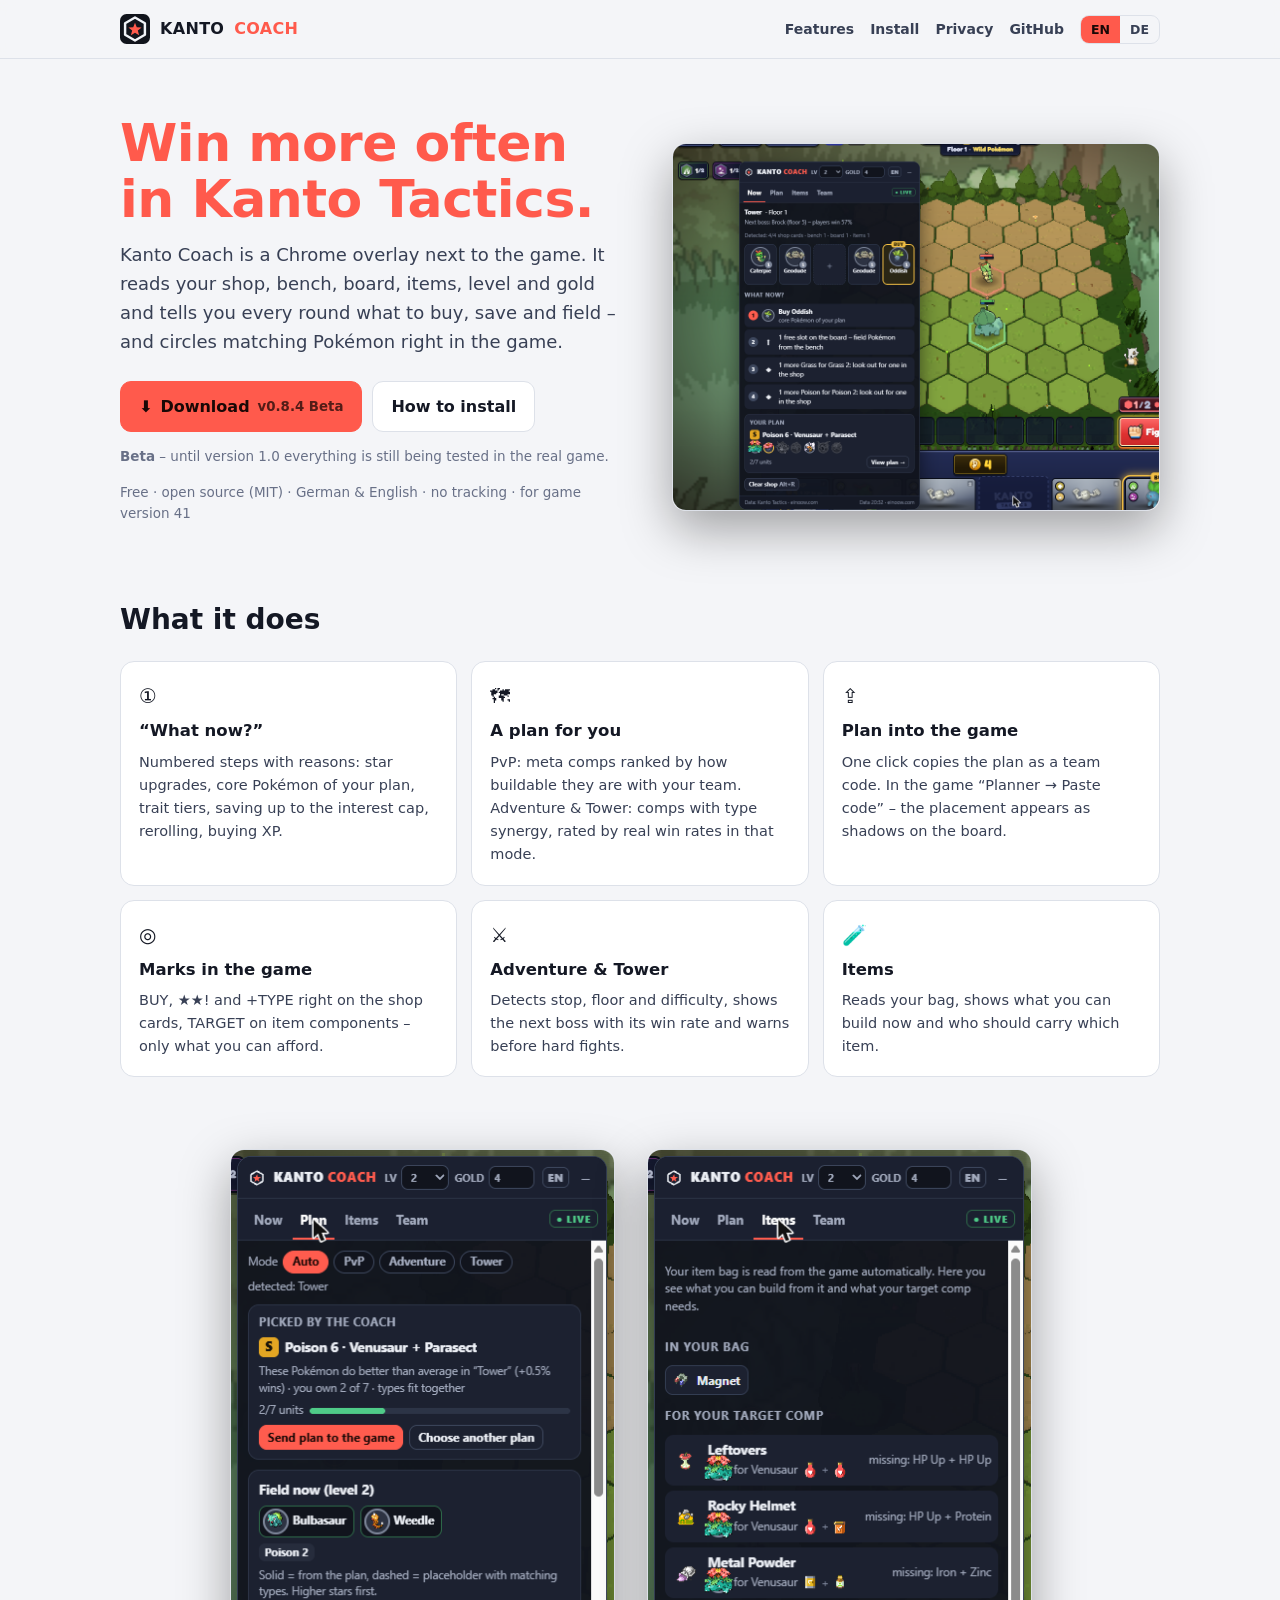
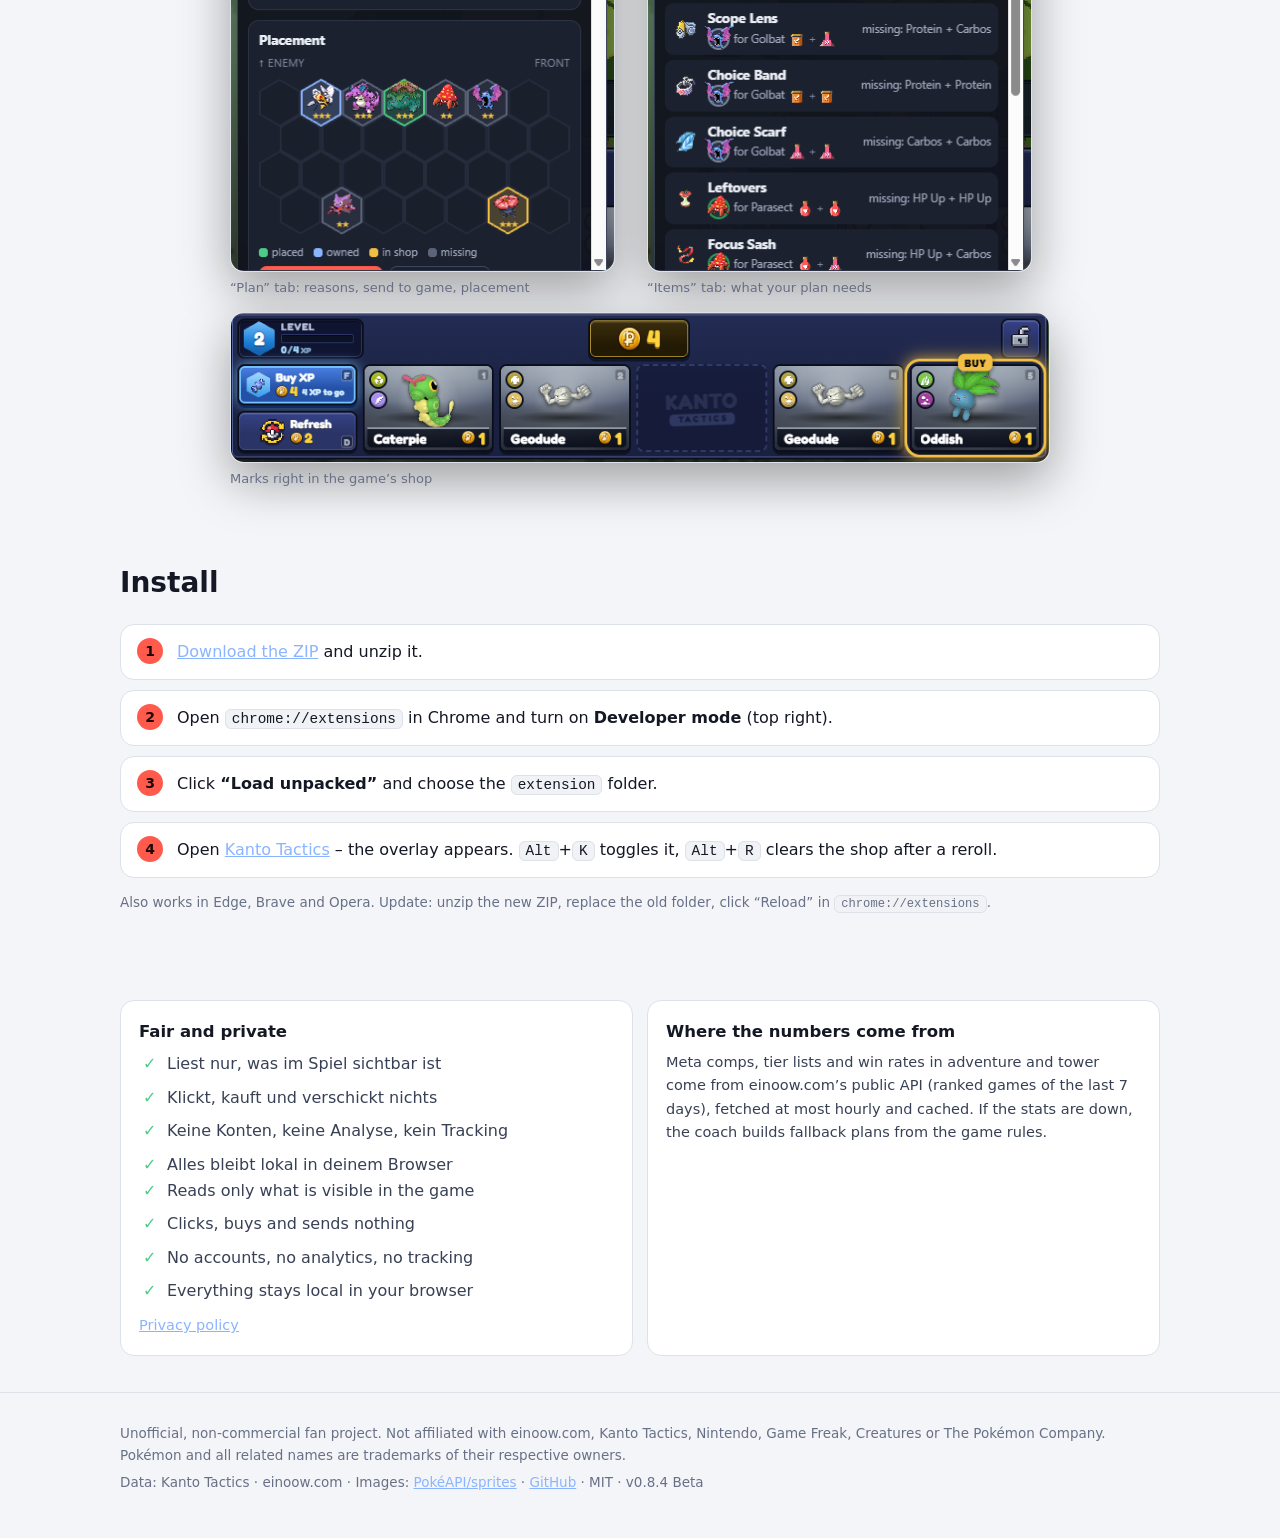
==== commit 7215e290: "Release 0.8.4 Beta: lessons from automated test games - Copies of board Pokémon towards ★★/★★★ even " ====
--- a/docs/index.html
+++ b/docs/index.html
@@ -85,7 +85,7 @@
       <p class="lead" data-de>Kanto Coach ist ein Chrome-Overlay neben dem Spiel. Es liest Shop, Bank, Brett, Items, Level und Gold und sagt dir in jeder Runde, was du kaufen, sparen und aufstellen solltest – und kreist passende Pokémon direkt im Spiel ein.</p>
       <p class="lead" data-en>Kanto Coach is a Chrome overlay next to the game. It reads your shop, bench, board, items, level and gold and tells you every round what to buy, save and field – and circles matching Pokémon right in the game.</p>
       <div class="cta">
-        <a class="btn pri" href="https://github.com/hrvatska157-art/kanto-coach/releases/latest/download/kanto-coach-extension.zip">⬇ <span data-de>Herunterladen</span><span data-en>Download</span> <small>v0.8.3 Beta</small></a>
+        <a class="btn pri" href="https://github.com/hrvatska157-art/kanto-coach/releases/latest/download/kanto-coach-extension.zip">⬇ <span data-de>Herunterladen</span><span data-en>Download</span> <small>v0.8.4 Beta</small></a>
         <a class="btn" href="#install"><span data-de>So installierst du es</span><span data-en>How to install</span></a>
       </div>
       <p class="meta" data-de><b>Beta</b> – bis Version 1.0 wird alles noch im echten Spiel getestet.</p>
@@ -152,7 +152,7 @@
 <footer><div class="wrap">
   <p data-de>Inoffizielles, nicht kommerzielles Fan-Projekt. Nicht verbunden mit einoow.com, Kanto Tactics, Nintendo, Game Freak, Creatures oder The Pokémon Company. Pokémon und alle zugehörigen Namen sind Marken ihrer jeweiligen Inhaber.</p>
   <p data-en>Unofficial, non-commercial fan project. Not affiliated with einoow.com, Kanto Tactics, Nintendo, Game Freak, Creatures or The Pokémon Company. Pokémon and all related names are trademarks of their respective owners.</p>
-  <p><span data-de>Daten</span><span data-en>Data</span>: Kanto Tactics · einoow.com · <span data-de>Bilder</span><span data-en>Images</span>: <a href="https://github.com/PokeAPI/sprites">PokéAPI/sprites</a> · <a href="https://github.com/hrvatska157-art/kanto-coach">GitHub</a> · MIT · v0.8.3 Beta</p>
+  <p><span data-de>Daten</span><span data-en>Data</span>: Kanto Tactics · einoow.com · <span data-de>Bilder</span><span data-en>Images</span>: <a href="https://github.com/PokeAPI/sprites">PokéAPI/sprites</a> · <a href="https://github.com/hrvatska157-art/kanto-coach">GitHub</a> · MIT · v0.8.4 Beta</p>
 </div></footer>
 
 <script>
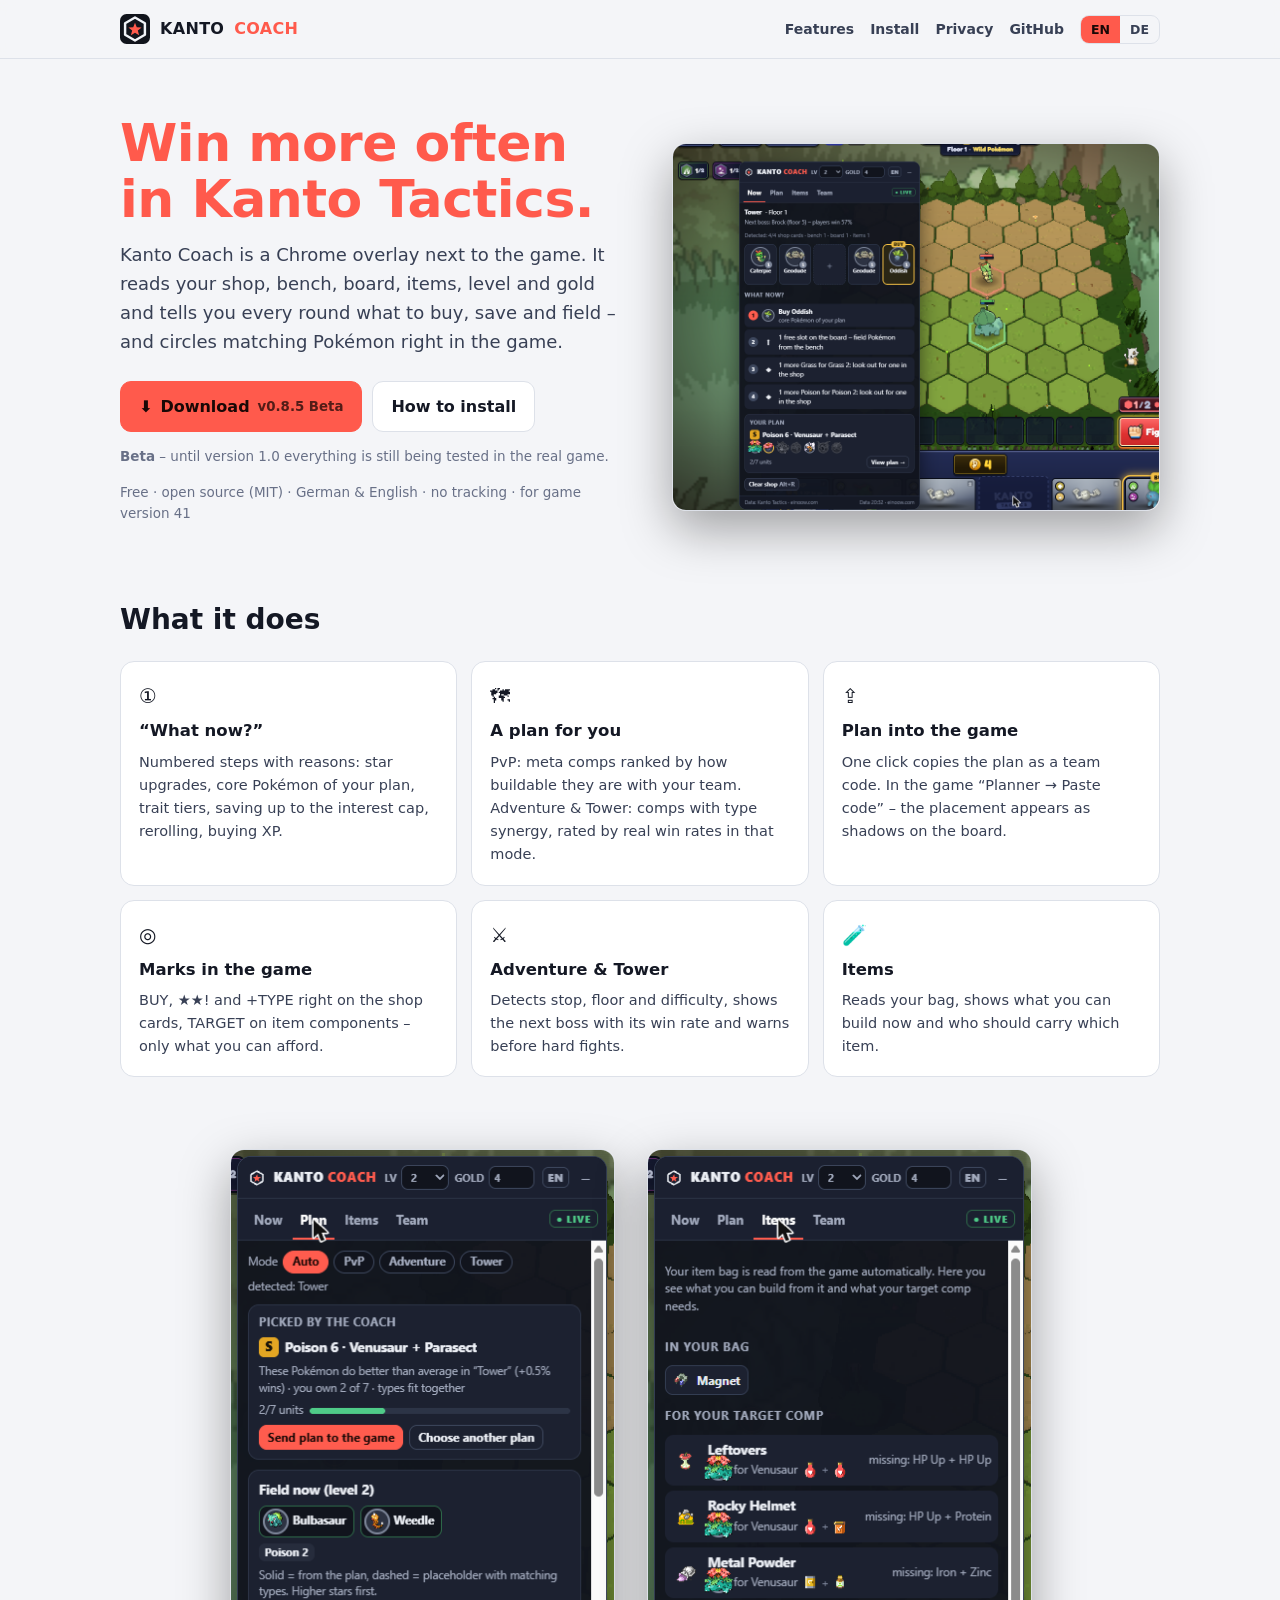
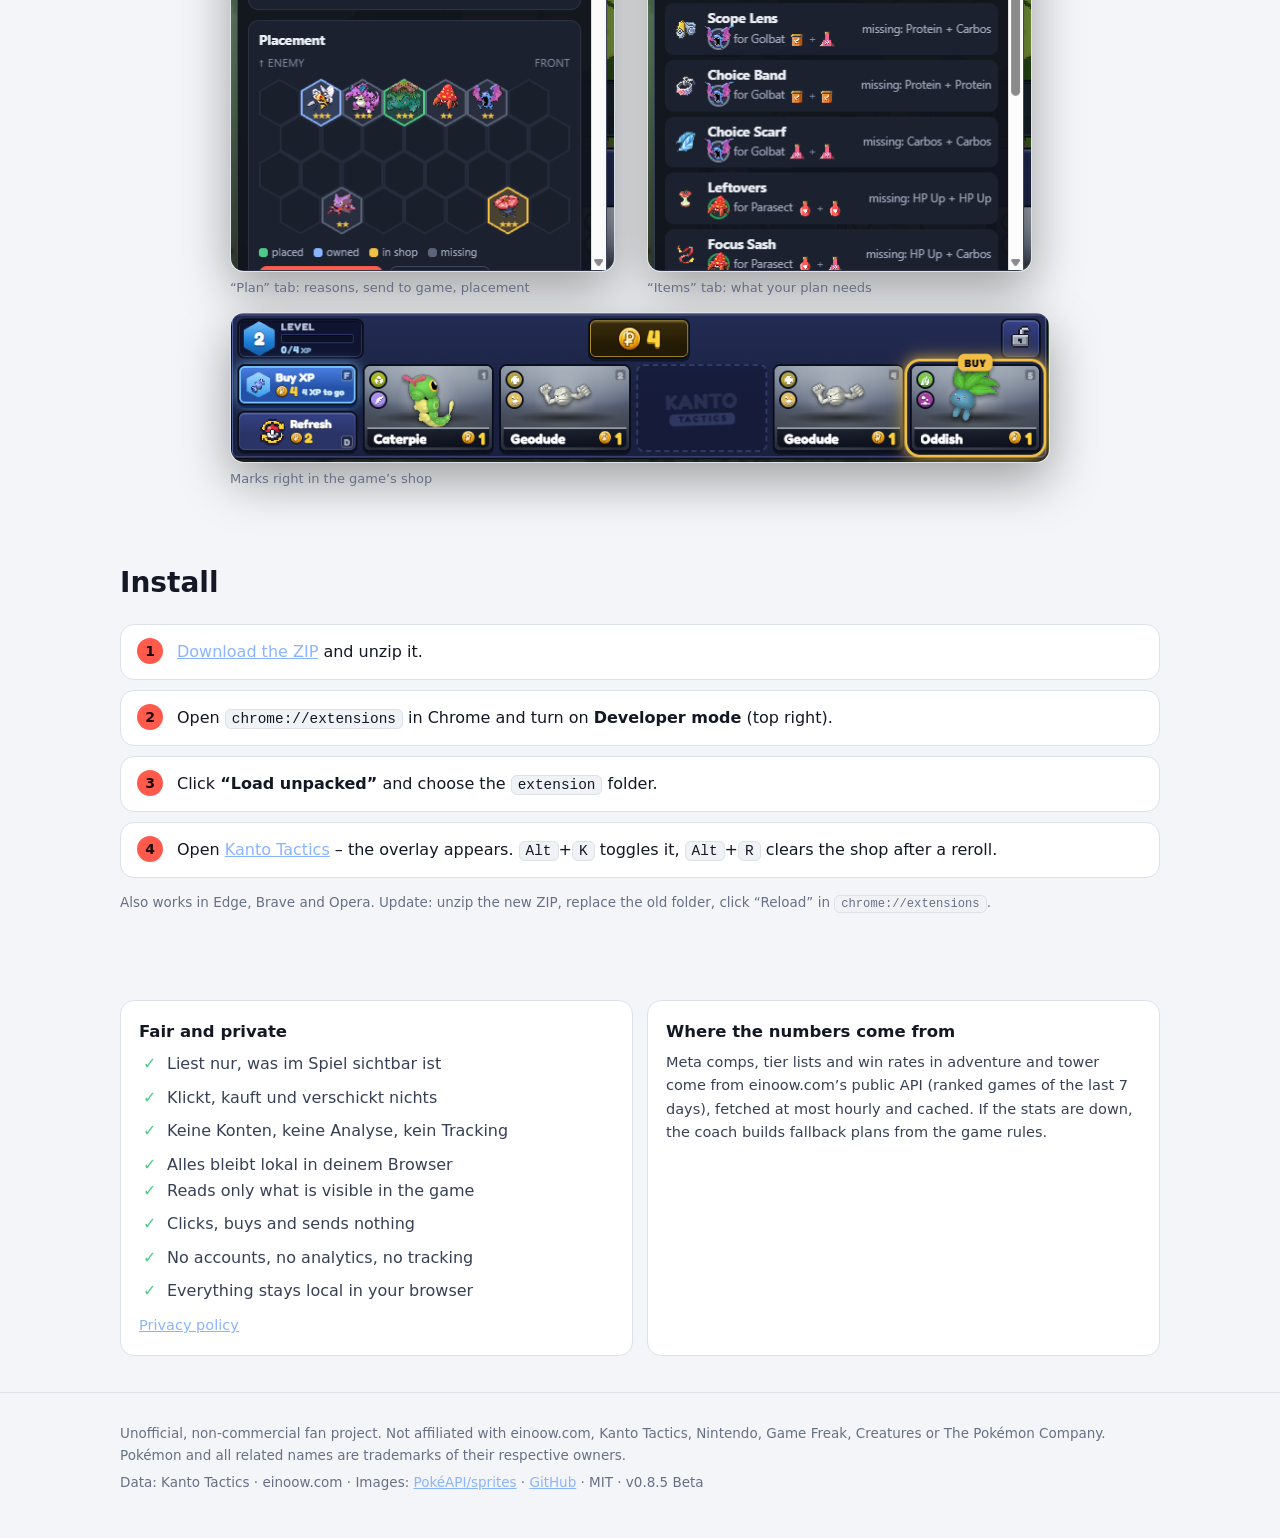
==== commit 0140ec84: "Release 0.8.5 Beta: names for new Adventure stops and Tower floors Co-Authored-By: Claude Opus 5.5 <" ====
--- a/docs/index.html
+++ b/docs/index.html
@@ -85,7 +85,7 @@
       <p class="lead" data-de>Kanto Coach ist ein Chrome-Overlay neben dem Spiel. Es liest Shop, Bank, Brett, Items, Level und Gold und sagt dir in jeder Runde, was du kaufen, sparen und aufstellen solltest – und kreist passende Pokémon direkt im Spiel ein.</p>
       <p class="lead" data-en>Kanto Coach is a Chrome overlay next to the game. It reads your shop, bench, board, items, level and gold and tells you every round what to buy, save and field – and circles matching Pokémon right in the game.</p>
       <div class="cta">
-        <a class="btn pri" href="https://github.com/hrvatska157-art/kanto-coach/releases/latest/download/kanto-coach-extension.zip">⬇ <span data-de>Herunterladen</span><span data-en>Download</span> <small>v0.8.4 Beta</small></a>
+        <a class="btn pri" href="https://github.com/hrvatska157-art/kanto-coach/releases/latest/download/kanto-coach-extension.zip">⬇ <span data-de>Herunterladen</span><span data-en>Download</span> <small>v0.8.5 Beta</small></a>
         <a class="btn" href="#install"><span data-de>So installierst du es</span><span data-en>How to install</span></a>
       </div>
       <p class="meta" data-de><b>Beta</b> – bis Version 1.0 wird alles noch im echten Spiel getestet.</p>
@@ -152,7 +152,7 @@
 <footer><div class="wrap">
   <p data-de>Inoffizielles, nicht kommerzielles Fan-Projekt. Nicht verbunden mit einoow.com, Kanto Tactics, Nintendo, Game Freak, Creatures oder The Pokémon Company. Pokémon und alle zugehörigen Namen sind Marken ihrer jeweiligen Inhaber.</p>
   <p data-en>Unofficial, non-commercial fan project. Not affiliated with einoow.com, Kanto Tactics, Nintendo, Game Freak, Creatures or The Pokémon Company. Pokémon and all related names are trademarks of their respective owners.</p>
-  <p><span data-de>Daten</span><span data-en>Data</span>: Kanto Tactics · einoow.com · <span data-de>Bilder</span><span data-en>Images</span>: <a href="https://github.com/PokeAPI/sprites">PokéAPI/sprites</a> · <a href="https://github.com/hrvatska157-art/kanto-coach">GitHub</a> · MIT · v0.8.4 Beta</p>
+  <p><span data-de>Daten</span><span data-en>Data</span>: Kanto Tactics · einoow.com · <span data-de>Bilder</span><span data-en>Images</span>: <a href="https://github.com/PokeAPI/sprites">PokéAPI/sprites</a> · <a href="https://github.com/hrvatska157-art/kanto-coach">GitHub</a> · MIT · v0.8.5 Beta</p>
 </div></footer>
 
 <script>
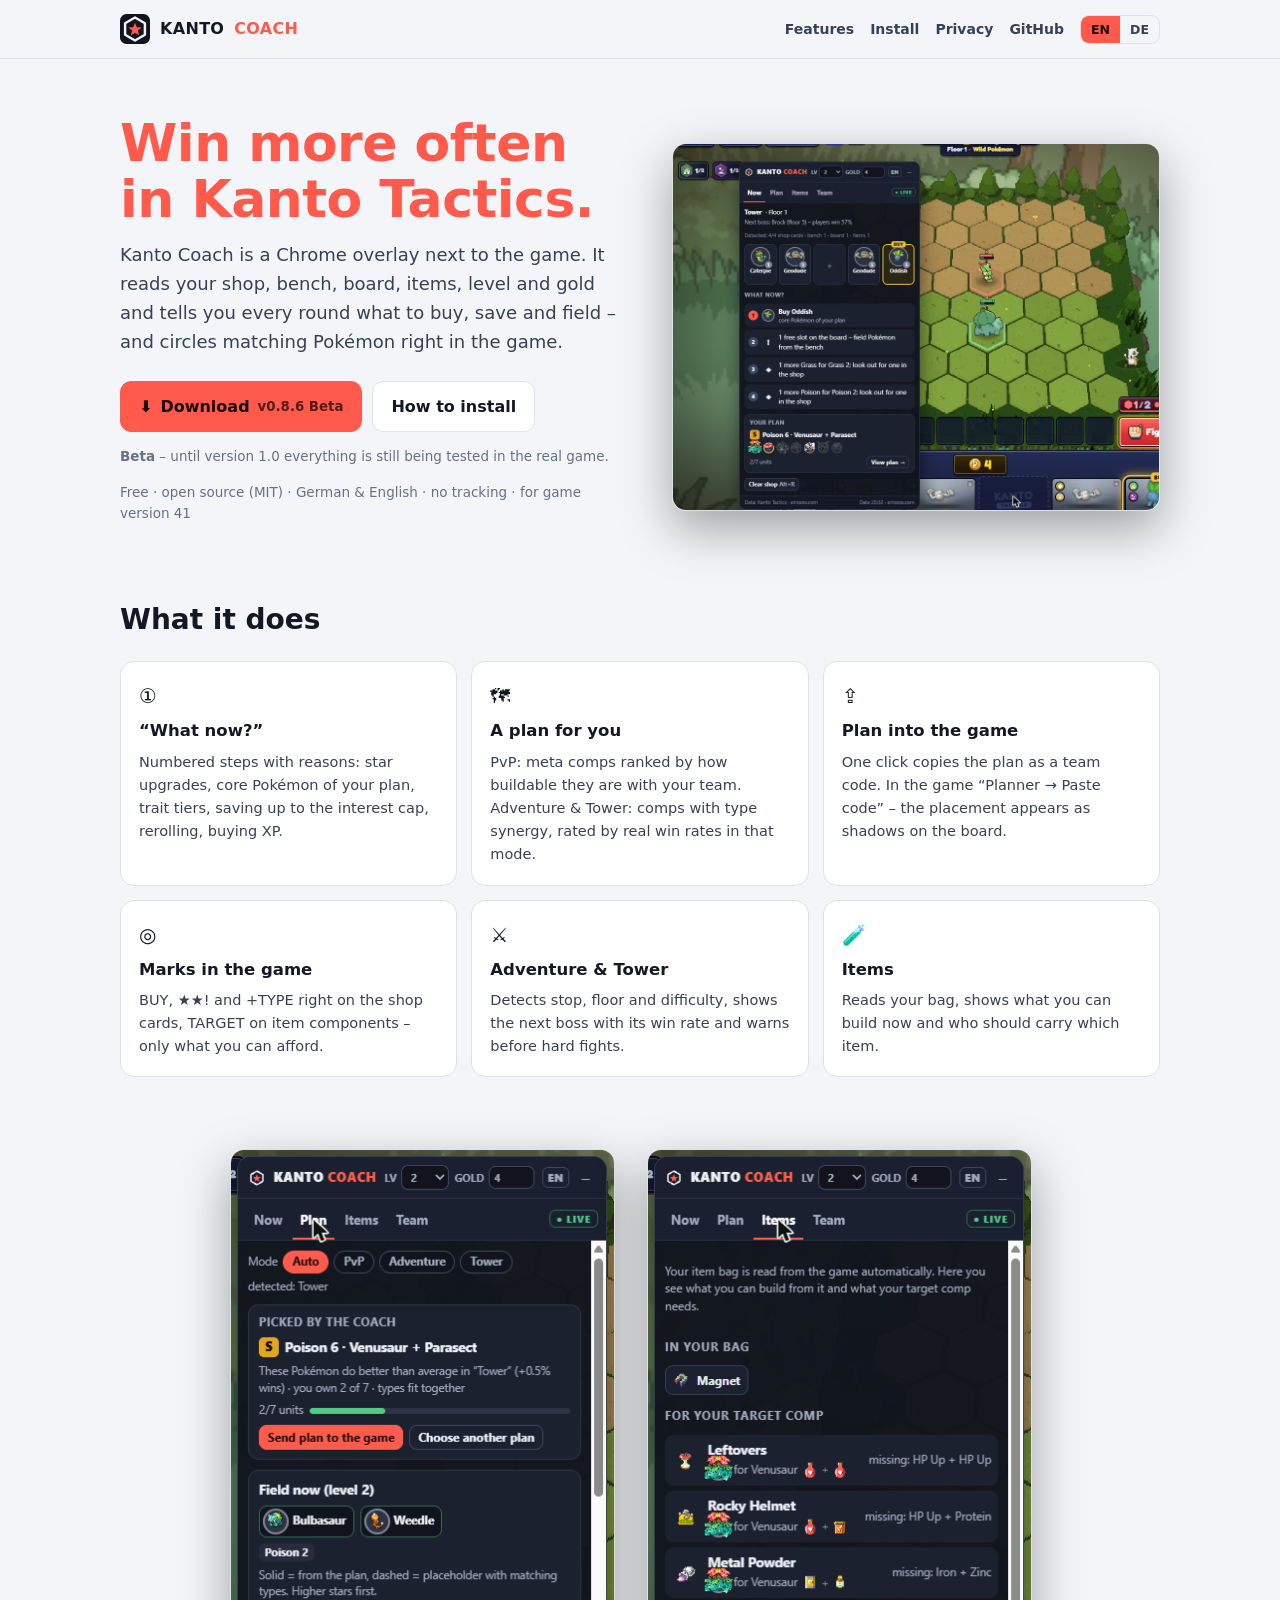
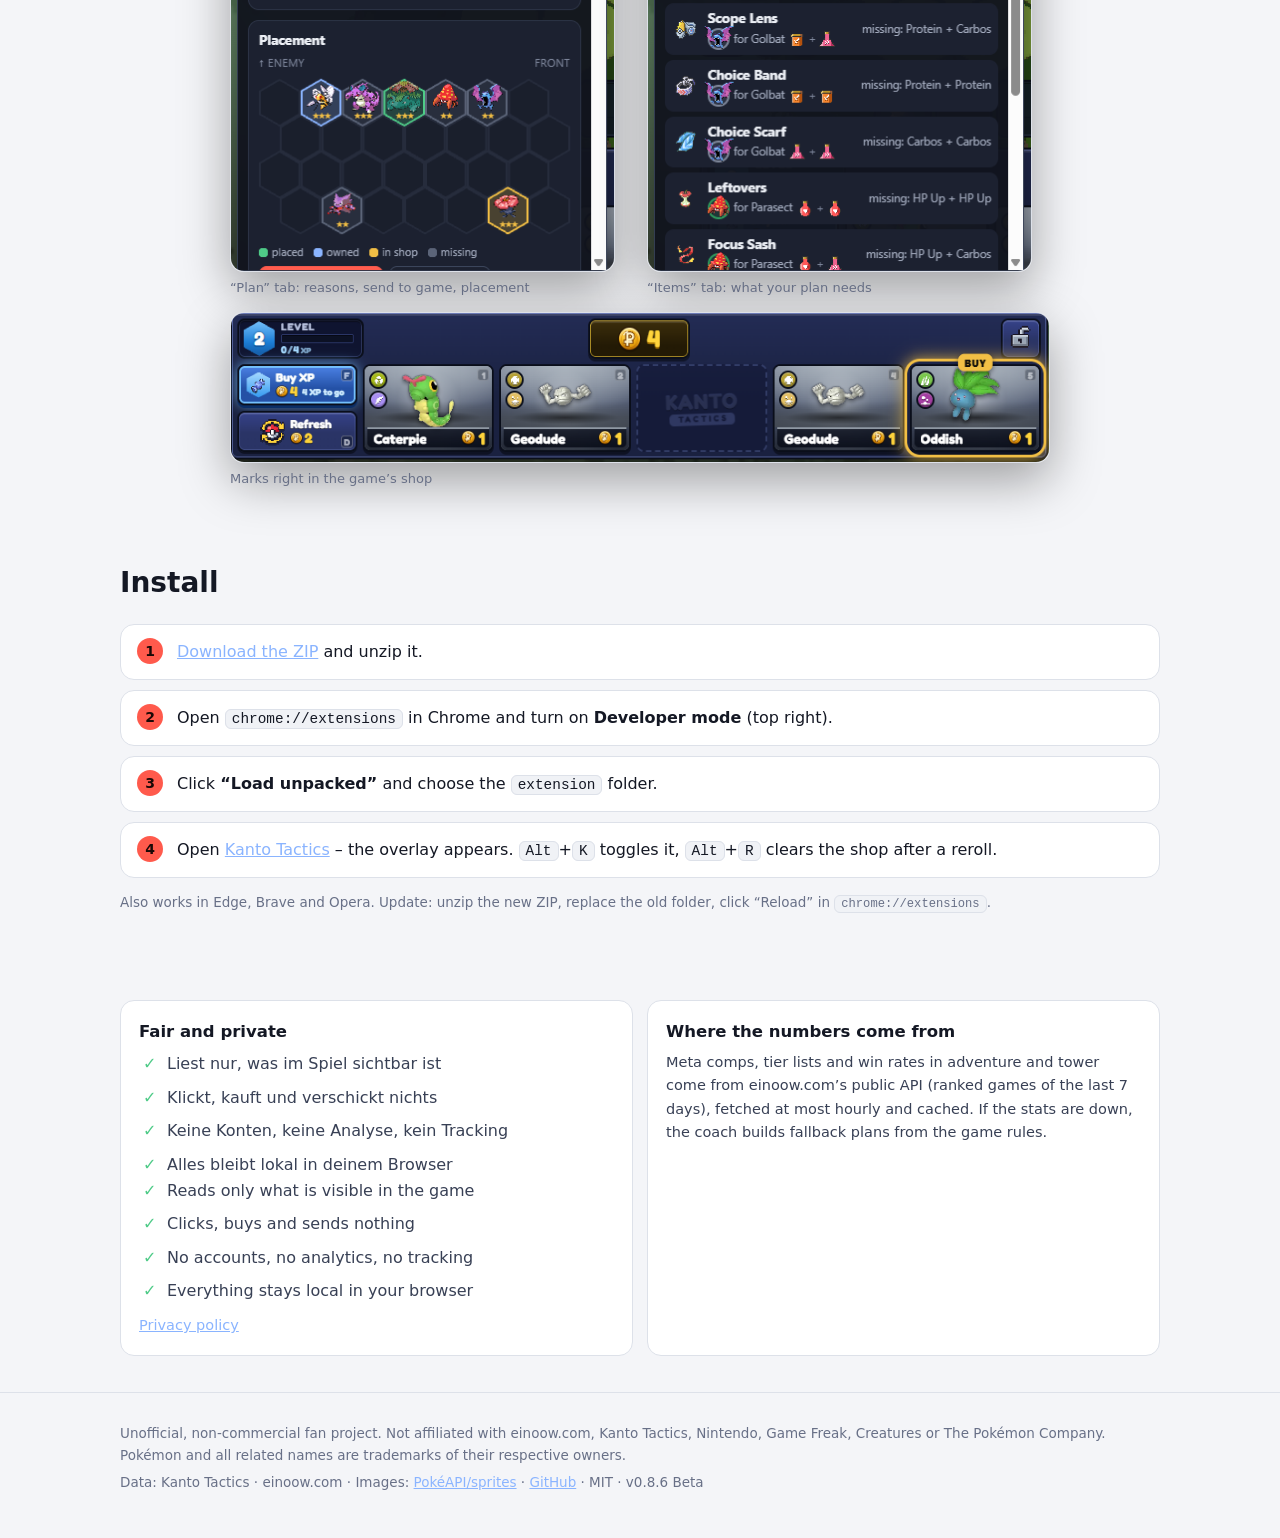
==== commit 38795429: "Release 0.8.6 Beta: official German game texts, seal detection 136/136 - Pokémon, types, items, boon" ====
--- a/docs/index.html
+++ b/docs/index.html
@@ -85,7 +85,7 @@
       <p class="lead" data-de>Kanto Coach ist ein Chrome-Overlay neben dem Spiel. Es liest Shop, Bank, Brett, Items, Level und Gold und sagt dir in jeder Runde, was du kaufen, sparen und aufstellen solltest – und kreist passende Pokémon direkt im Spiel ein.</p>
       <p class="lead" data-en>Kanto Coach is a Chrome overlay next to the game. It reads your shop, bench, board, items, level and gold and tells you every round what to buy, save and field – and circles matching Pokémon right in the game.</p>
       <div class="cta">
-        <a class="btn pri" href="https://github.com/hrvatska157-art/kanto-coach/releases/latest/download/kanto-coach-extension.zip">⬇ <span data-de>Herunterladen</span><span data-en>Download</span> <small>v0.8.5 Beta</small></a>
+        <a class="btn pri" href="https://github.com/hrvatska157-art/kanto-coach/releases/latest/download/kanto-coach-extension.zip">⬇ <span data-de>Herunterladen</span><span data-en>Download</span> <small>v0.8.6 Beta</small></a>
         <a class="btn" href="#install"><span data-de>So installierst du es</span><span data-en>How to install</span></a>
       </div>
       <p class="meta" data-de><b>Beta</b> – bis Version 1.0 wird alles noch im echten Spiel getestet.</p>
@@ -152,7 +152,7 @@
 <footer><div class="wrap">
   <p data-de>Inoffizielles, nicht kommerzielles Fan-Projekt. Nicht verbunden mit einoow.com, Kanto Tactics, Nintendo, Game Freak, Creatures oder The Pokémon Company. Pokémon und alle zugehörigen Namen sind Marken ihrer jeweiligen Inhaber.</p>
   <p data-en>Unofficial, non-commercial fan project. Not affiliated with einoow.com, Kanto Tactics, Nintendo, Game Freak, Creatures or The Pokémon Company. Pokémon and all related names are trademarks of their respective owners.</p>
-  <p><span data-de>Daten</span><span data-en>Data</span>: Kanto Tactics · einoow.com · <span data-de>Bilder</span><span data-en>Images</span>: <a href="https://github.com/PokeAPI/sprites">PokéAPI/sprites</a> · <a href="https://github.com/hrvatska157-art/kanto-coach">GitHub</a> · MIT · v0.8.5 Beta</p>
+  <p><span data-de>Daten</span><span data-en>Data</span>: Kanto Tactics · einoow.com · <span data-de>Bilder</span><span data-en>Images</span>: <a href="https://github.com/PokeAPI/sprites">PokéAPI/sprites</a> · <a href="https://github.com/hrvatska157-art/kanto-coach">GitHub</a> · MIT · v0.8.6 Beta</p>
 </div></footer>
 
 <script>
